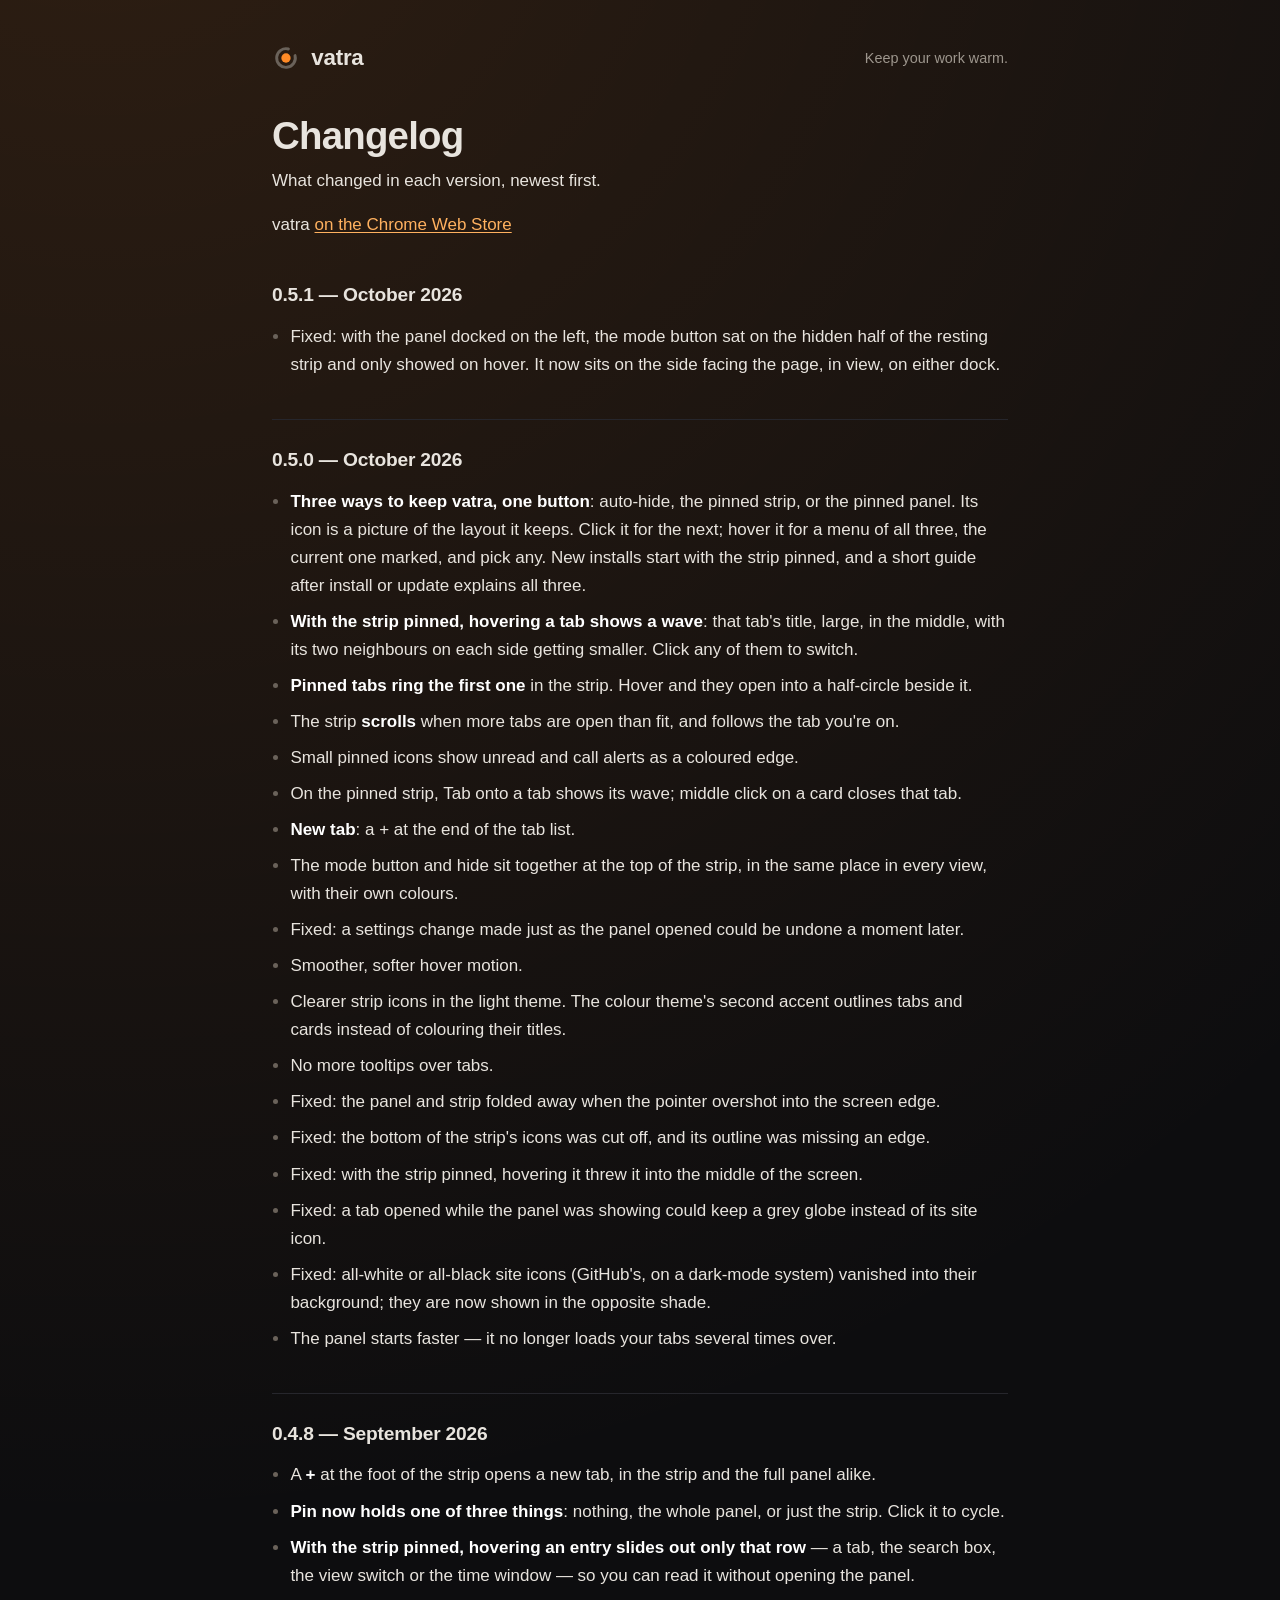
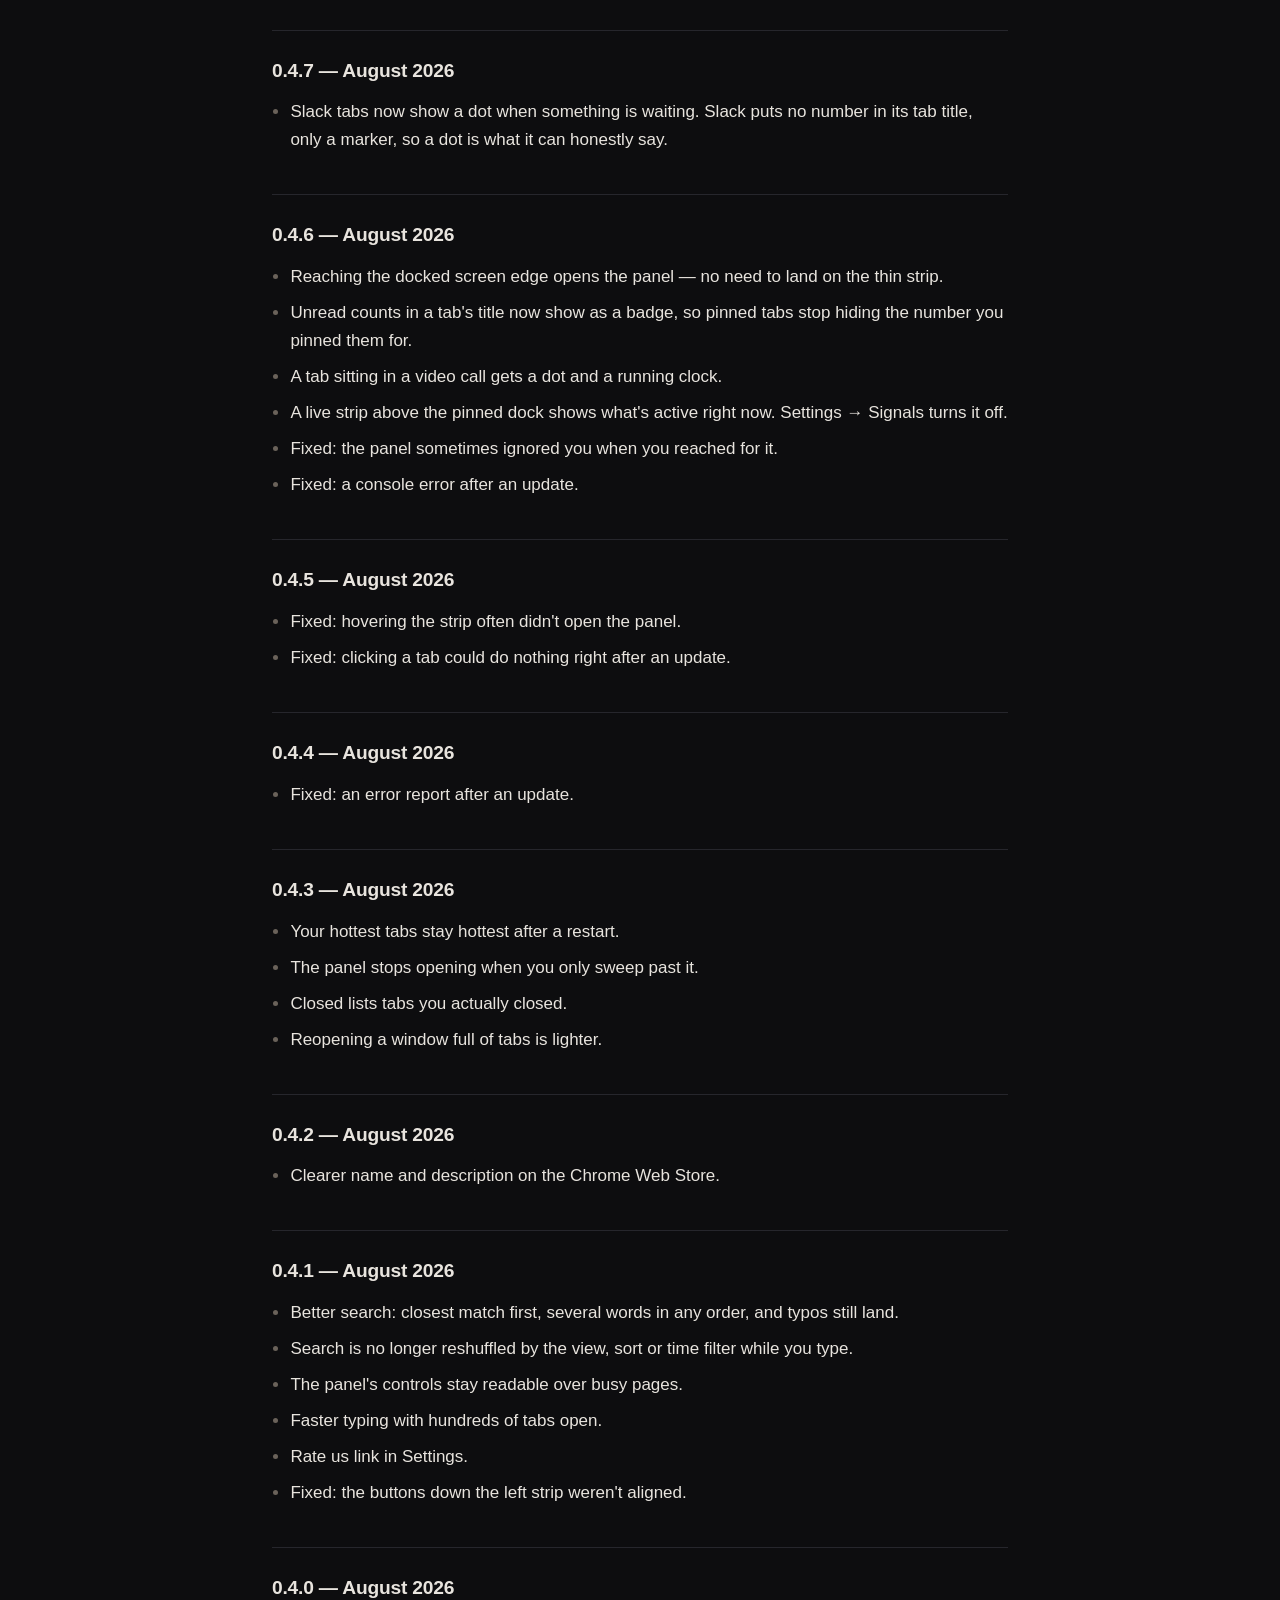
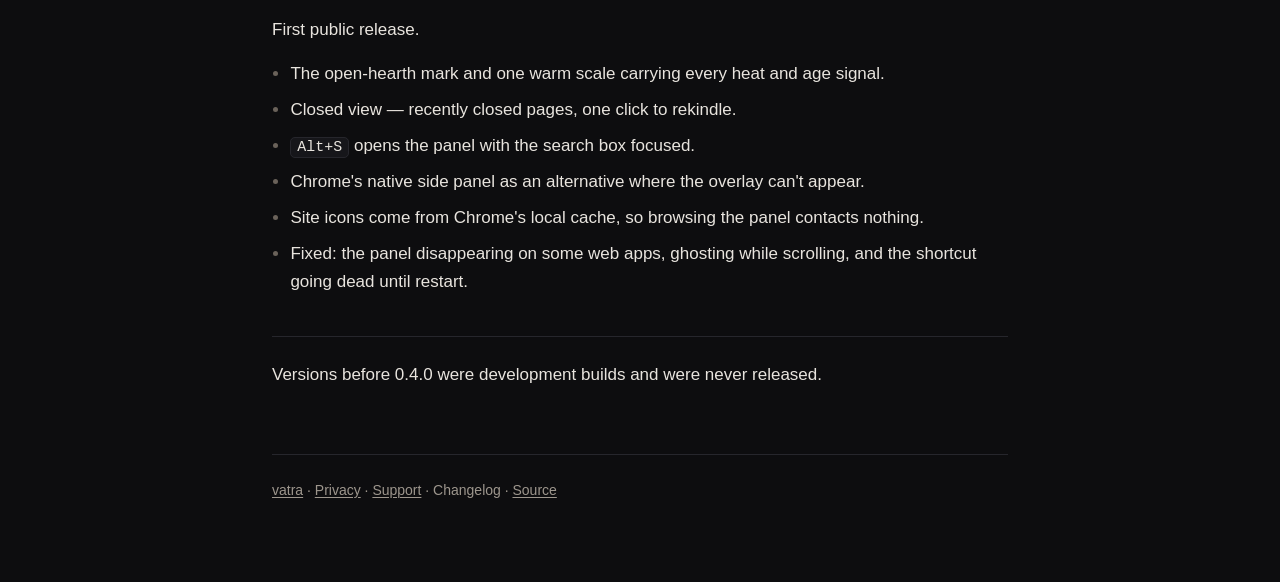
==== changelog.html @ 79fbf1b9 "0.5.0: one mode button replaces the pin; re-shot screenshots and demo" ====
<!doctype html>
<html lang="en">
<head>
<meta charset="utf-8">
<meta name="viewport" content="width=device-width, initial-scale=1">
<title>vatra — changelog</title>
<meta name="description" content="What changed in each build of vatra, newest first.">
<link rel="canonical" href="https://vyshni-labs.github.io/vatra-tab-manager/changelog.html">
<meta property="og:type" content="website">
<meta property="og:url" content="https://vyshni-labs.github.io/vatra-tab-manager/changelog.html">
<meta property="og:title" content="vatra — changelog">
<meta property="og:description" content="What changed in each version of vatra, newest first.">
<meta property="og:image" content="https://vyshni-labs.github.io/vatra-tab-manager/assets/og-cover.png">
<meta property="og:image:width" content="1200">
<meta property="og:image:height" content="630">
<meta property="og:site_name" content="vatra">
<meta name="twitter:card" content="summary_large_image">
<meta name="twitter:title" content="vatra — changelog">
<meta name="twitter:description" content="What changed in each version of vatra, newest first.">
<meta name="twitter:image" content="https://vyshni-labs.github.io/vatra-tab-manager/assets/og-cover.png">
<link rel="icon" href="icon.svg" type="image/svg+xml">
<link rel="stylesheet" href="site.css">
</head>
<body>
<div class="wrap">

  <header class="masthead">
    <svg width="28" height="28" viewBox="0 0 24 24" aria-hidden="true">
      <path d="M 14.071 4.273 A 8.0 8.0 0 1 0 19.727 9.929" fill="none"
            stroke="#6A625A" stroke-width="2.5" stroke-linecap="round"/>
      <circle class="ember-breathe" cx="12" cy="12" r="4" fill="#FF8A26"/>
    </svg>
    <a class="wordmark" href="./">vatra</a>
    <span class="tagline">Keep your work warm.</span>
  </header>

  <main class="changelog">
    <h1>Changelog</h1>
    <p>What changed in each version, newest first.</p>
    <p>vatra <a href="https://chromewebstore.google.com/detail/lcnmjfcejdglgmppnhhfmgkakjbeljdh">on the Chrome Web Store</a></p>
    <h2>0.5.1 — October 2026</h2>
    <ul><li>Fixed: with the panel docked on the left, the mode button sat on the hidden half of the resting strip and only showed on hover. It now sits on the side facing the page, in view, on either dock.</li></ul>
    <h2>0.5.0 — October 2026</h2>
    <ul><li><strong>Three ways to keep vatra, one button</strong>: auto-hide, the pinned strip, or the pinned panel. Its icon is a picture of the layout it keeps. Click it for the next; hover it for a menu of all three, the current one marked, and pick any. New installs start with the strip pinned, and a short guide after install or update explains all three.</li><li><strong>With the strip pinned, hovering a tab shows a wave</strong>: that tab&#x27;s title, large, in the middle, with its two neighbours on each side getting smaller. Click any of them to switch.</li><li><strong>Pinned tabs ring the first one</strong> in the strip. Hover and they open into a half-circle beside it.</li><li>The strip <strong>scrolls</strong> when more tabs are open than fit, and follows the tab you&#x27;re on.</li><li>Small pinned icons show unread and call alerts as a coloured edge.</li><li>On the pinned strip, Tab onto a tab shows its wave; middle click on a card closes that tab.</li><li><strong>New tab</strong>: a + at the end of the tab list.</li><li>The mode button and hide sit together at the top of the strip, in the same place in every view, with their own colours.</li><li>Fixed: a settings change made just as the panel opened could be undone a moment later.</li><li>Smoother, softer hover motion.</li><li>Clearer strip icons in the light theme. The colour theme&#x27;s second accent outlines tabs and cards instead of colouring their titles.</li><li>No more tooltips over tabs.</li><li>Fixed: the panel and strip folded away when the pointer overshot into the screen edge.</li><li>Fixed: the bottom of the strip&#x27;s icons was cut off, and its outline was missing an edge.</li><li>Fixed: with the strip pinned, hovering it threw it into the middle of the screen.</li><li>Fixed: a tab opened while the panel was showing could keep a grey globe instead of its site icon.</li><li>Fixed: all-white or all-black site icons (GitHub&#x27;s, on a dark-mode system) vanished into their background; they are now shown in the opposite shade.</li><li>The panel starts faster — it no longer loads your tabs several times over.</li></ul>
    <h2>0.4.8 — September 2026</h2>
    <ul><li>A <strong>+</strong> at the foot of the strip opens a new tab, in the strip and the full panel alike.</li><li><strong>Pin now holds one of three things</strong>: nothing, the whole panel, or just the strip. Click it to cycle.</li><li><strong>With the strip pinned, hovering an entry slides out only that row</strong> — a tab, the search box, the view switch or the time window — so you can read it without opening the panel.</li></ul>
    <h2>0.4.7 — August 2026</h2>
    <ul><li>Slack tabs now show a dot when something is waiting. Slack puts no number in its tab title, only a marker, so a dot is what it can honestly say.</li></ul>
    <h2>0.4.6 — August 2026</h2>
    <ul><li>Reaching the docked screen edge opens the panel — no need to land on the thin strip.</li><li>Unread counts in a tab&#x27;s title now show as a badge, so pinned tabs stop hiding the number you pinned them for.</li><li>A tab sitting in a video call gets a dot and a running clock.</li><li>A live strip above the pinned dock shows what&#x27;s active right now. Settings → Signals turns it off.</li><li>Fixed: the panel sometimes ignored you when you reached for it.</li><li>Fixed: a console error after an update.</li></ul>
    <h2>0.4.5 — August 2026</h2>
    <ul><li>Fixed: hovering the strip often didn&#x27;t open the panel.</li><li>Fixed: clicking a tab could do nothing right after an update.</li></ul>
    <h2>0.4.4 — August 2026</h2>
    <ul><li>Fixed: an error report after an update.</li></ul>
    <h2>0.4.3 — August 2026</h2>
    <ul><li>Your hottest tabs stay hottest after a restart.</li><li>The panel stops opening when you only sweep past it.</li><li>Closed lists tabs you actually closed.</li><li>Reopening a window full of tabs is lighter.</li></ul>
    <h2>0.4.2 — August 2026</h2>
    <ul><li>Clearer name and description on the Chrome Web Store.</li></ul>
    <h2>0.4.1 — August 2026</h2>
    <ul><li>Better search: closest match first, several words in any order, and typos still land.</li><li>Search is no longer reshuffled by the view, sort or time filter while you type.</li><li>The panel&#x27;s controls stay readable over busy pages.</li><li>Faster typing with hundreds of tabs open.</li><li>Rate us link in Settings.</li><li>Fixed: the buttons down the left strip weren&#x27;t aligned.</li></ul>
    <h2>0.4.0 — August 2026</h2>
    <p>First public release.</p>
    <ul><li>The open-hearth mark and one warm scale carrying every heat and age signal.</li><li>Closed view — recently closed pages, one click to rekindle.</li><li><code>Alt+S</code> opens the panel with the search box focused.</li><li>Chrome&#x27;s native side panel as an alternative where the overlay can&#x27;t appear.</li><li>Site icons come from Chrome&#x27;s local cache, so browsing the panel contacts nothing.</li><li>Fixed: the panel disappearing on some web apps, ghosting while scrolling, and the shortcut going dead until restart.</li></ul>
    <hr>
    <p>Versions before 0.4.0 were development builds and were never released.</p>
  </main>

  <footer>
    <a href="./">vatra</a> · <a href="privacy.html">Privacy</a> ·
    <a href="support.html">Support</a> · Changelog ·
    <a href="https://github.com/vyshni-labs/vatra-tab-manager">Source</a>
  </footer>

</div>
<!-- Generated from CHANGELOG.md by branding/build_changelog.py — do not edit. -->
</body>
</html>
---- site.css ----
/* vatra — marketing/legal surfaces.
   Palette is the frozen brand spec: neutral ring, warm ember. */
:root {
  --bg: #0d0d0f;
  --surface: #16161a;
  --border: #26262c;
  --text: #e8e4de;
  --muted: #9d968d;
  --ring: #6a625a;
  --ember: #ff8a26;
  --ember-soft: #ffb15f;
  --warm: #ffb347;
  --maxw: 46rem;
}

* {
  box-sizing: border-box;
}

html {
  -webkit-text-size-adjust: 100%;
}

body {
  margin: 0;
  padding: 0 1.25rem 5rem;
  background: var(--bg);
  color: var(--text);
  font:
    400 17px/1.65 ui-sans-serif,
    -apple-system,
    "Segoe UI",
    Roboto,
    "Helvetica Neue",
    Arial,
    sans-serif;
  /* one warm bloom from the top-left, echoing the panel's own header wash */
  background-image: radial-gradient(
    circle at 8% -6%,
    rgb(255 138 38 / 0.14),
    transparent 42%
  );
  background-repeat: no-repeat;
}

.wrap {
  max-width: var(--maxw);
  margin: 0 auto;
}

/* ── masthead ─────────────────────────────────────────────────────────── */
header.masthead {
  display: flex;
  align-items: center;
  gap: 0.7rem;
  padding: 2.5rem 0 1.75rem;
}

header.masthead svg {
  flex: none;
}

.wordmark {
  font-size: 1.4rem;
  font-weight: 600;
  letter-spacing: -0.01em;
  color: var(--text);
  text-decoration: none;
}

.wordmark .dot {
  color: var(--ember);
}

.tagline {
  margin-left: auto;
  font-size: 0.9rem;
  color: var(--muted);
}

/* ── type ─────────────────────────────────────────────────────────────── */
h1 {
  font-size: clamp(1.75rem, 5vw, 2.4rem);
  line-height: 1.2;
  letter-spacing: -0.02em;
  margin: 0.5rem 0 0.5rem;
}

h2 {
  font-size: 1.2rem;
  letter-spacing: -0.01em;
  margin: 2.5rem 0 0.75rem;
  padding-top: 1.5rem;
  border-top: 1px solid var(--border);
}

h2:first-of-type {
  border-top: 0;
  padding-top: 0;
}

h3 {
  font-size: 1rem;
  font-weight: 600;
  letter-spacing: -0.005em;
  margin: 1.75rem 0 0.5rem;
  color: var(--warm);
}

p {
  margin: 0 0 1rem;
}

code {
  padding: 0.1em 0.4em;
  border: 1px solid var(--border);
  border-radius: 5px;
  background: var(--surface);
  font-family: ui-monospace, SFMono-Regular, Menlo, Consolas, monospace;
  font-size: 0.88em;
  /* chrome://extensions/shortcuts must stay copyable on a narrow screen */
  word-break: break-all;
}

a {
  color: var(--ember-soft);
  text-decoration-thickness: 1px;
  text-underline-offset: 2px;
}
a:hover {
  color: var(--warm);
}

.lede {
  font-size: 1.1rem;
  color: var(--text);
}

.updated {
  font-size: 0.875rem;
  color: var(--muted);
  margin: 0 0 2rem;
}

strong {
  color: #fff;
  font-weight: 600;
}

ul {
  padding-left: 1.15rem;
  margin: 0 0 1rem;
}
li {
  margin-bottom: 0.5rem;
}
li::marker {
  color: var(--ring);
}

hr {
  border: 0;
  border-top: 1px solid var(--border);
  margin: 2.5rem 0 1.5rem;
}

/* ── screenshots ──────────────────────────────────────────────────────── */
figure {
  margin: 2rem 0;
}

figure video {
  display: block;
  width: 100%;
  height: auto;
  border: 1px solid var(--border);
  border-radius: 10px;
}

figure img {
  display: block;
  width: 100%;
  height: auto;
  border: 1px solid var(--border);
  border-radius: 10px;
}

figcaption {
  margin-top: 0.6rem;
  font-size: 0.875rem;
  color: var(--muted);
}

/* ── table ────────────────────────────────────────────────────────────── */
.table-scroll {
  overflow-x: auto;
  margin: 0 0 1.5rem;
}

table {
  border-collapse: collapse;
  width: 100%;
  min-width: 34rem;
  font-size: 0.94rem;
}

th,
td {
  text-align: left;
  vertical-align: top;
  padding: 0.7rem 0.9rem;
  border-bottom: 1px solid var(--border);
}

th {
  color: var(--muted);
  font-weight: 600;
  font-size: 0.8rem;
  text-transform: uppercase;
  letter-spacing: 0.05em;
}

/* ── form (uninstall survey) ──────────────────────────────────────────── */
form {
  margin: 1.5rem 0 0;
}

label {
  display: block;
  font-size: 0.94rem;
  color: var(--muted);
  margin: 1.25rem 0 0.45rem;
}

textarea,
input[type="email"] {
  width: 100%;
  padding: 0.7rem 0.85rem;
  background: var(--surface);
  color: var(--text);
  border: 1px solid var(--border);
  border-radius: 9px;
  font: inherit;
  font-size: 1rem;
}

textarea {
  resize: vertical;
  min-height: 7.5rem;
}

textarea:focus,
input[type="email"]:focus {
  outline: none;
  border-color: rgb(255 138 38 / 0.55);
  box-shadow: 0 0 0 3px rgb(255 138 38 / 0.13);
}

::placeholder {
  color: #6b655d;
}

button {
  margin-top: 1.5rem;
  padding: 0.7rem 1.4rem;
  background: var(--ember);
  color: #1a1206;
  border: 0;
  border-radius: 9px;
  font: inherit;
  font-weight: 600;
  cursor: pointer;
}

button:hover {
  background: var(--warm);
}

button:focus-visible {
  outline: 2px solid var(--ember-soft);
  outline-offset: 3px;
}

button[disabled] {
  opacity: 0.55;
  cursor: default;
}

.hint {
  font-size: 0.875rem;
  color: var(--muted);
  margin-top: 0.9rem;
}

.status {
  margin-top: 1.25rem;
  padding: 0.75rem 0.95rem;
  border-radius: 9px;
  font-size: 0.94rem;
}

.status.ok {
  background: rgb(255 138 38 / 0.11);
  border: 1px solid rgb(255 138 38 / 0.35);
}
.status.error {
  background: rgb(200 70 55 / 0.12);
  border: 1px solid rgb(200 70 55 / 0.42);
}

[hidden] {
  display: none !important;
}

/* ── footer ───────────────────────────────────────────────────────────── */
footer {
  margin-top: 4rem;
  padding-top: 1.5rem;
  border-top: 1px solid var(--border);
  font-size: 0.875rem;
  color: var(--muted);
}

footer a {
  color: var(--muted);
}
footer a:hover {
  color: var(--ember-soft);
}

/* The ember is the only motion on these pages — one token, ~8s, and it
   stops entirely for anyone who asked the OS to calm things down. */
@media (prefers-reduced-motion: no-preference) {
  .ember-breathe {
    animation: ember-breathe 8s ease-in-out infinite;
  }
}

@keyframes ember-breathe {
  0%,
  100% {
    opacity: 1;
  }
  50% {
    opacity: 0.72;
  }
}
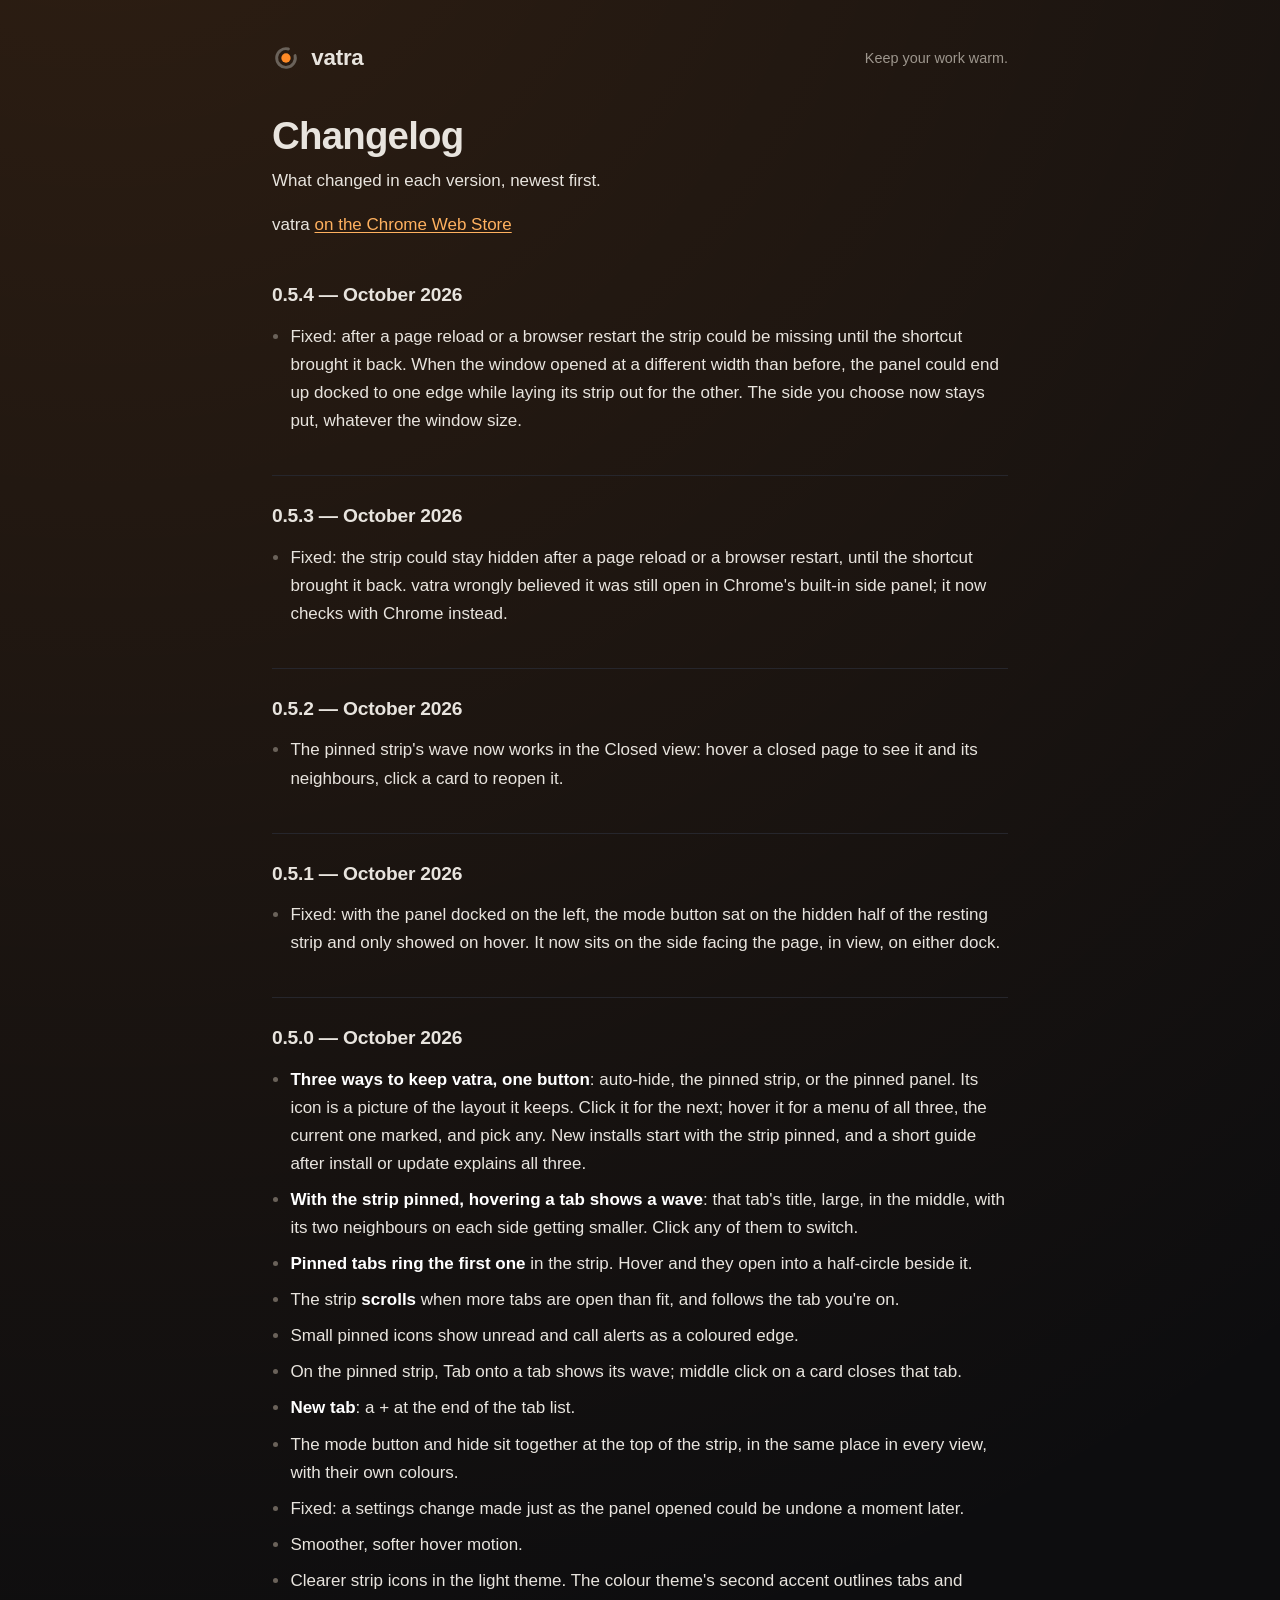
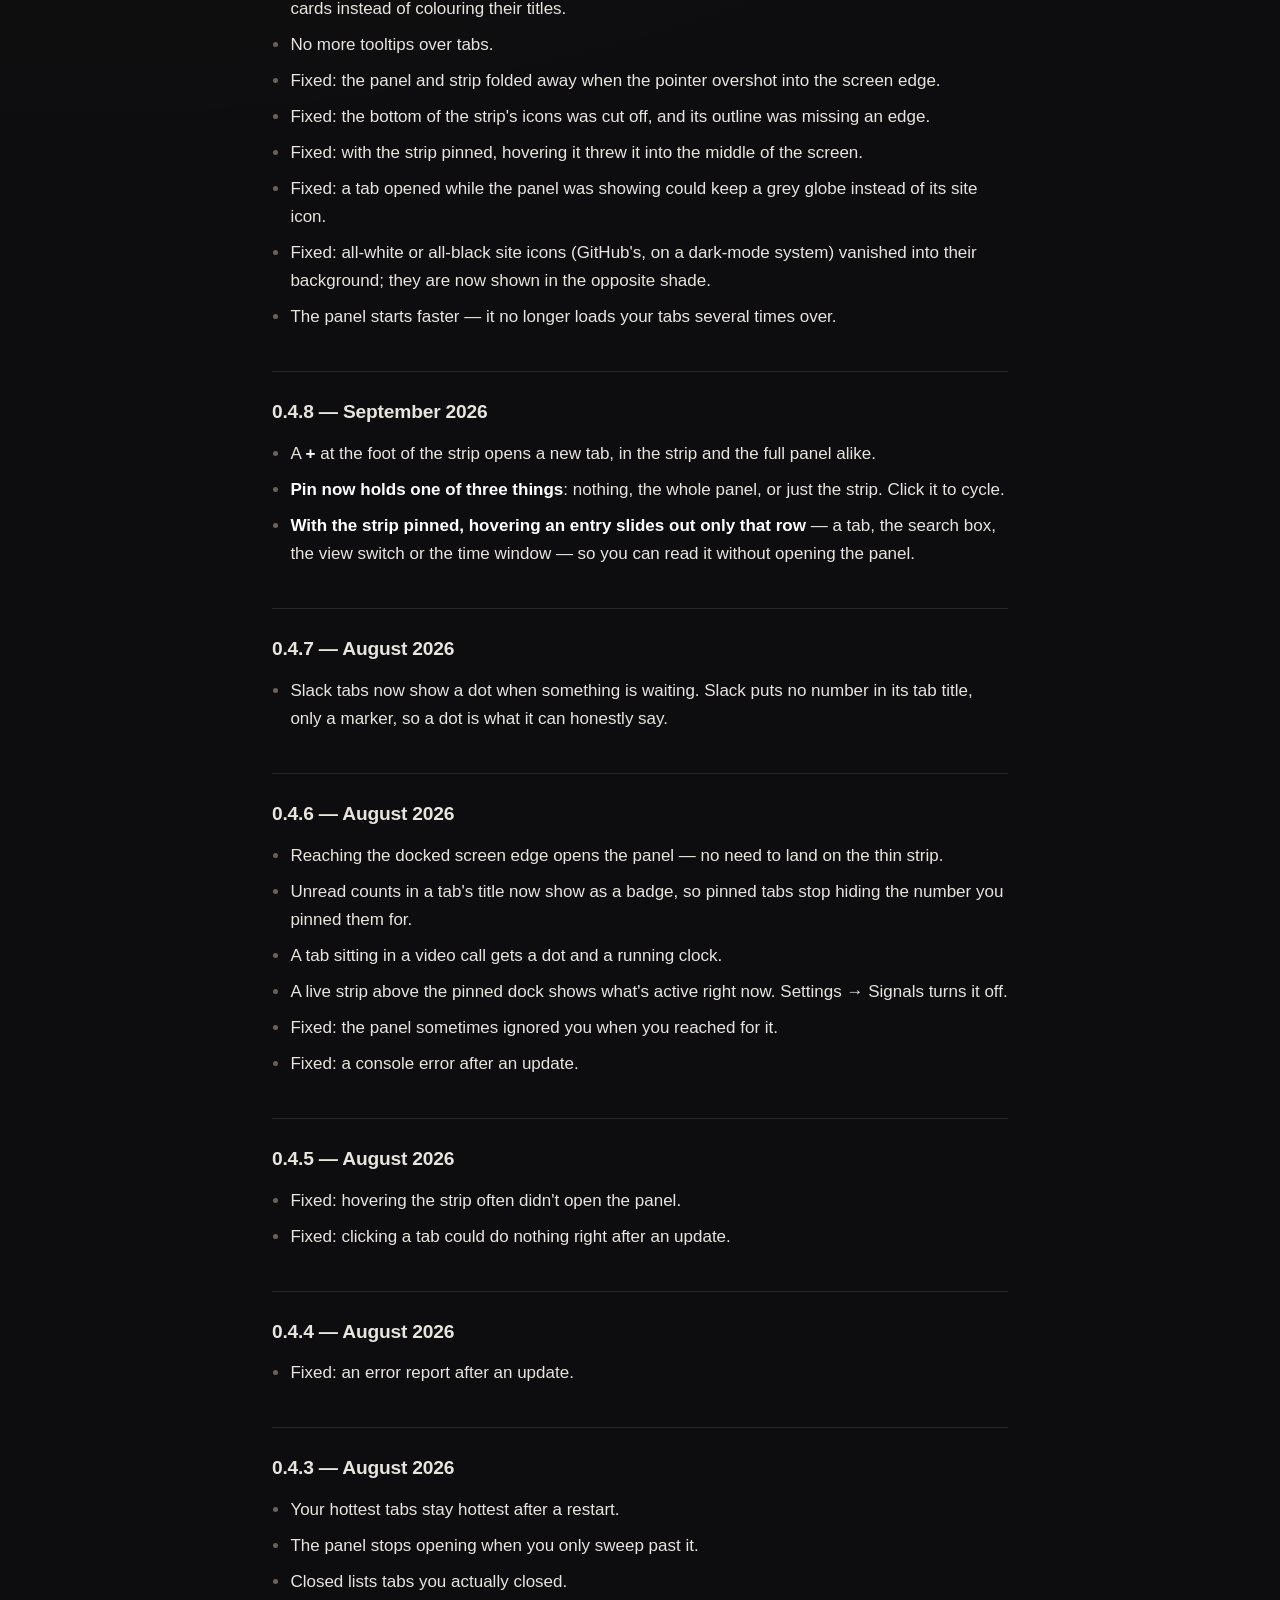
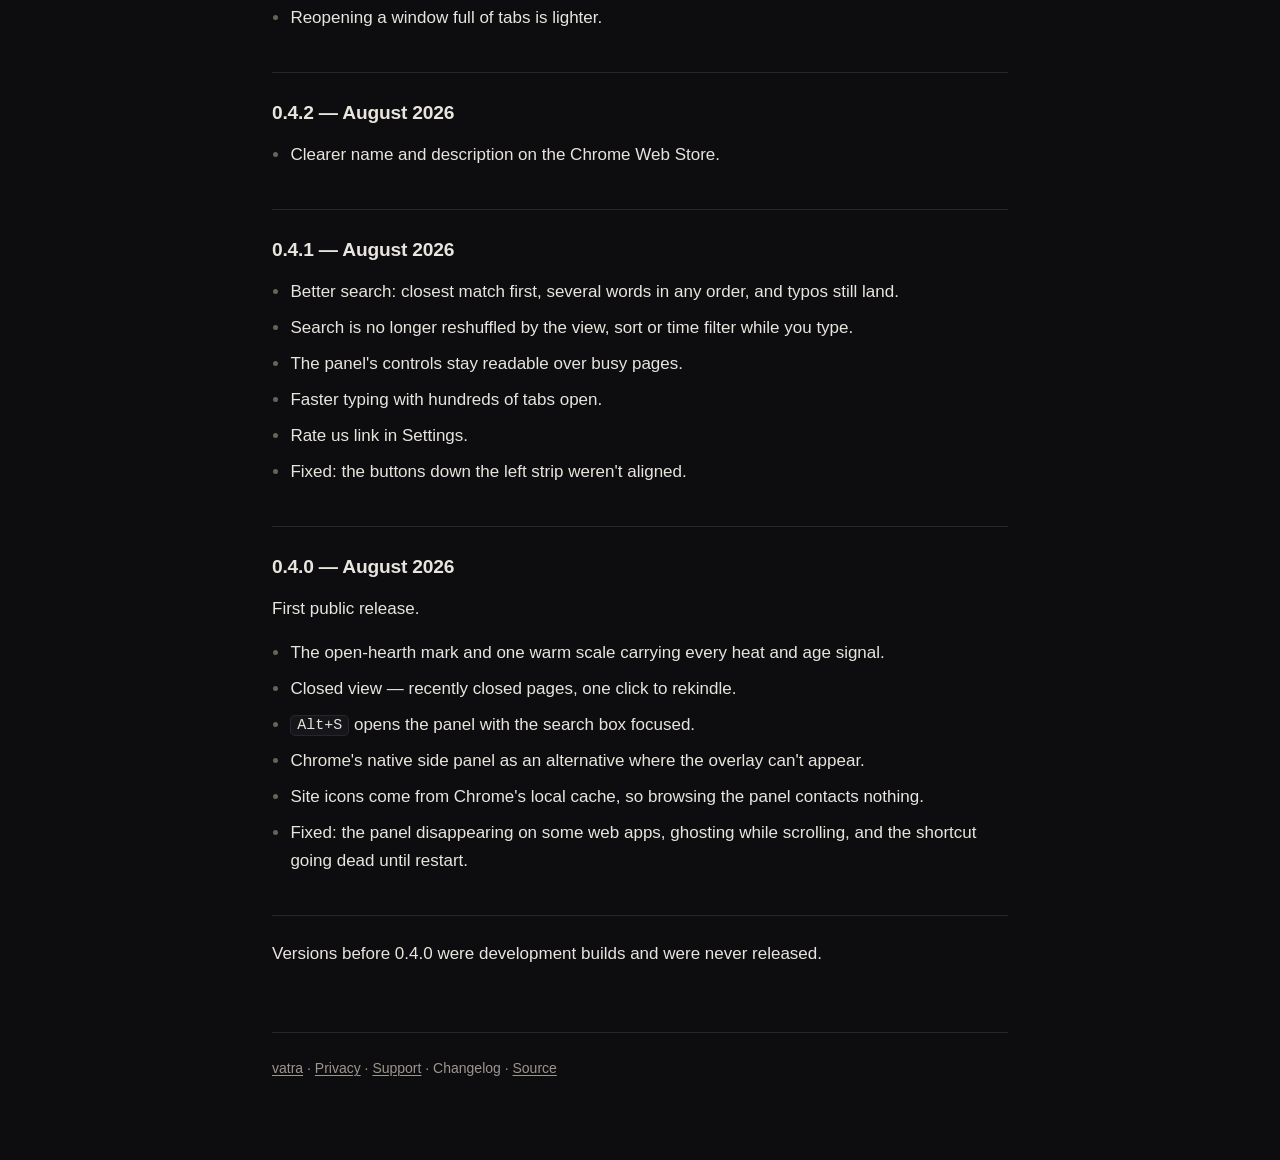
==== commit b4b63afe: "Changelog 0.5.2–0.5.4; structured data at 0.5.4" ====
--- a/changelog.html
+++ b/changelog.html
@@ -38,6 +38,12 @@
     <h1>Changelog</h1>
     <p>What changed in each version, newest first.</p>
     <p>vatra <a href="https://chromewebstore.google.com/detail/lcnmjfcejdglgmppnhhfmgkakjbeljdh">on the Chrome Web Store</a></p>
+    <h2>0.5.4 — October 2026</h2>
+    <ul><li>Fixed: after a page reload or a browser restart the strip could be missing until the shortcut brought it back. When the window opened at a different width than before, the panel could end up docked to one edge while laying its strip out for the other. The side you choose now stays put, whatever the window size.</li></ul>
+    <h2>0.5.3 — October 2026</h2>
+    <ul><li>Fixed: the strip could stay hidden after a page reload or a browser restart, until the shortcut brought it back. vatra wrongly believed it was still open in Chrome&#x27;s built-in side panel; it now checks with Chrome instead.</li></ul>
+    <h2>0.5.2 — October 2026</h2>
+    <ul><li>The pinned strip&#x27;s wave now works in the Closed view: hover a closed page to see it and its neighbours, click a card to reopen it.</li></ul>
     <h2>0.5.1 — October 2026</h2>
     <ul><li>Fixed: with the panel docked on the left, the mode button sat on the hidden half of the resting strip and only showed on hover. It now sits on the side facing the page, in view, on either dock.</li></ul>
     <h2>0.5.0 — October 2026</h2>
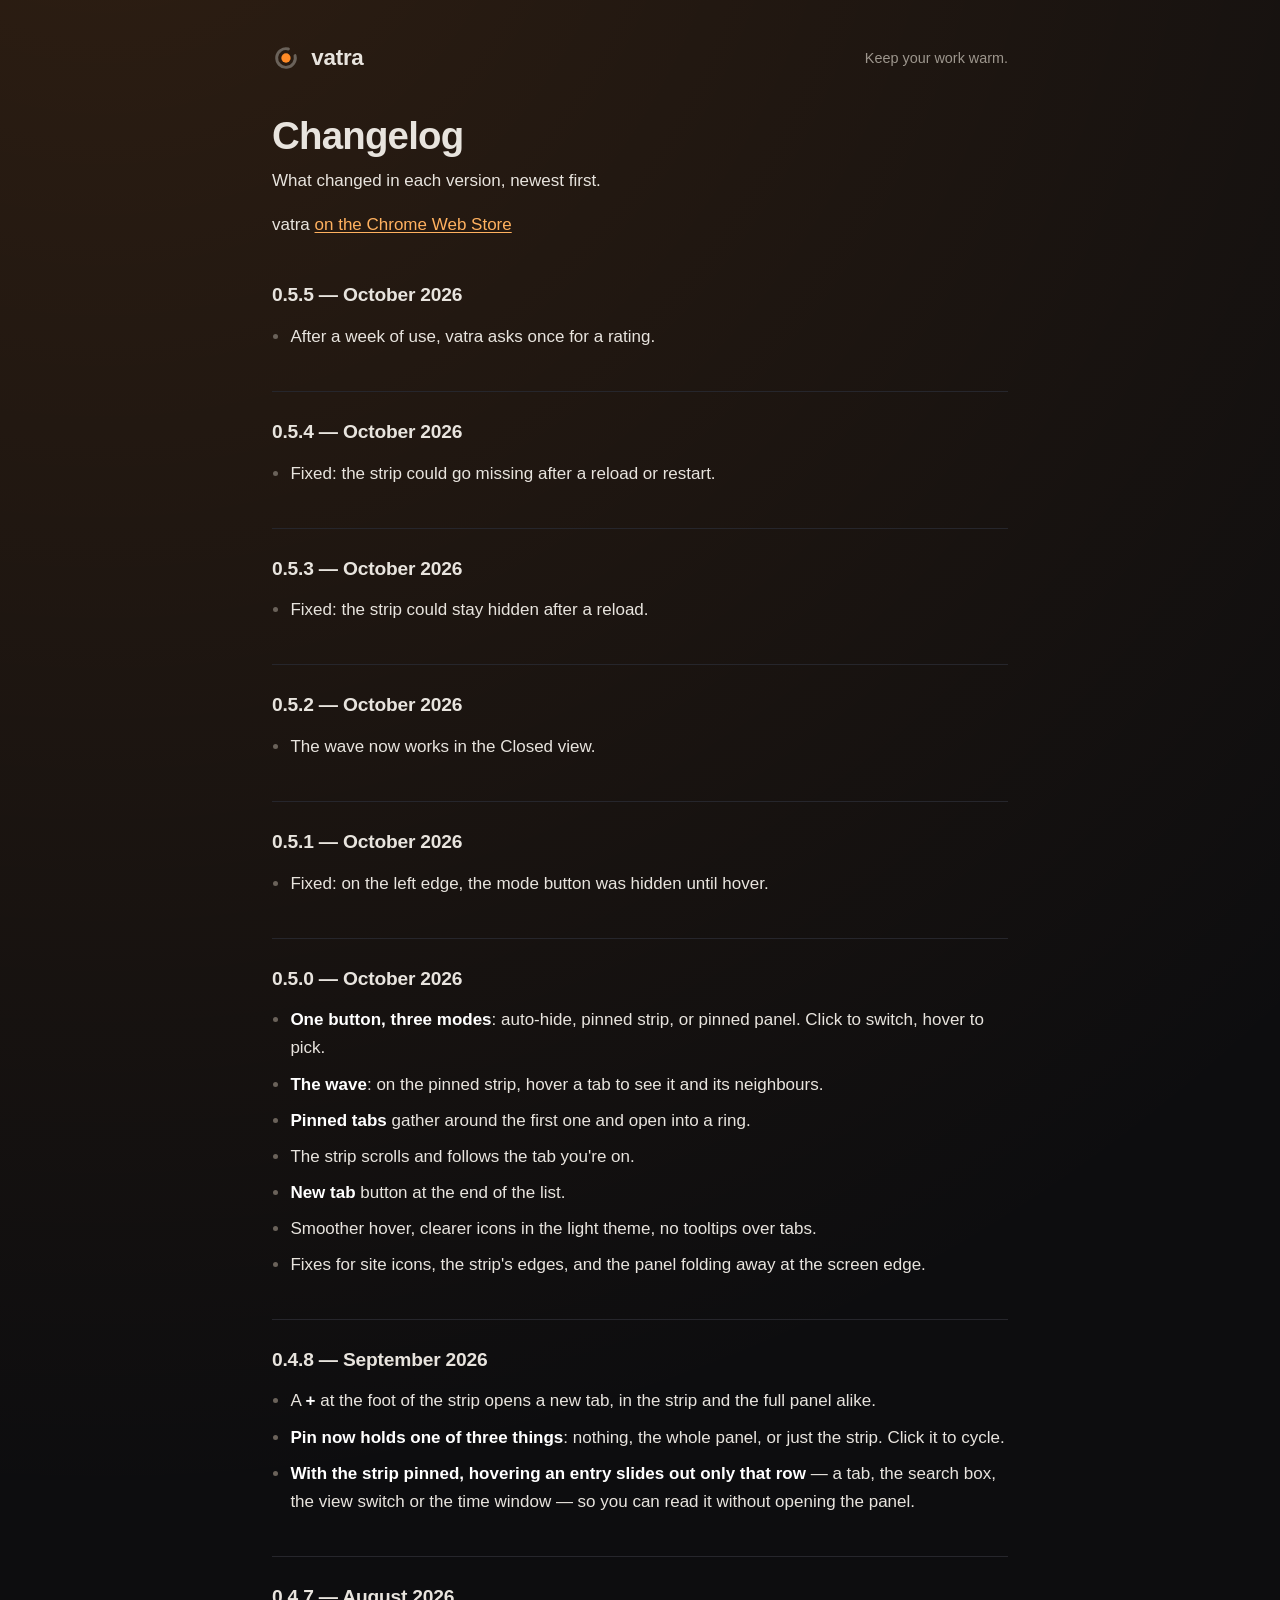
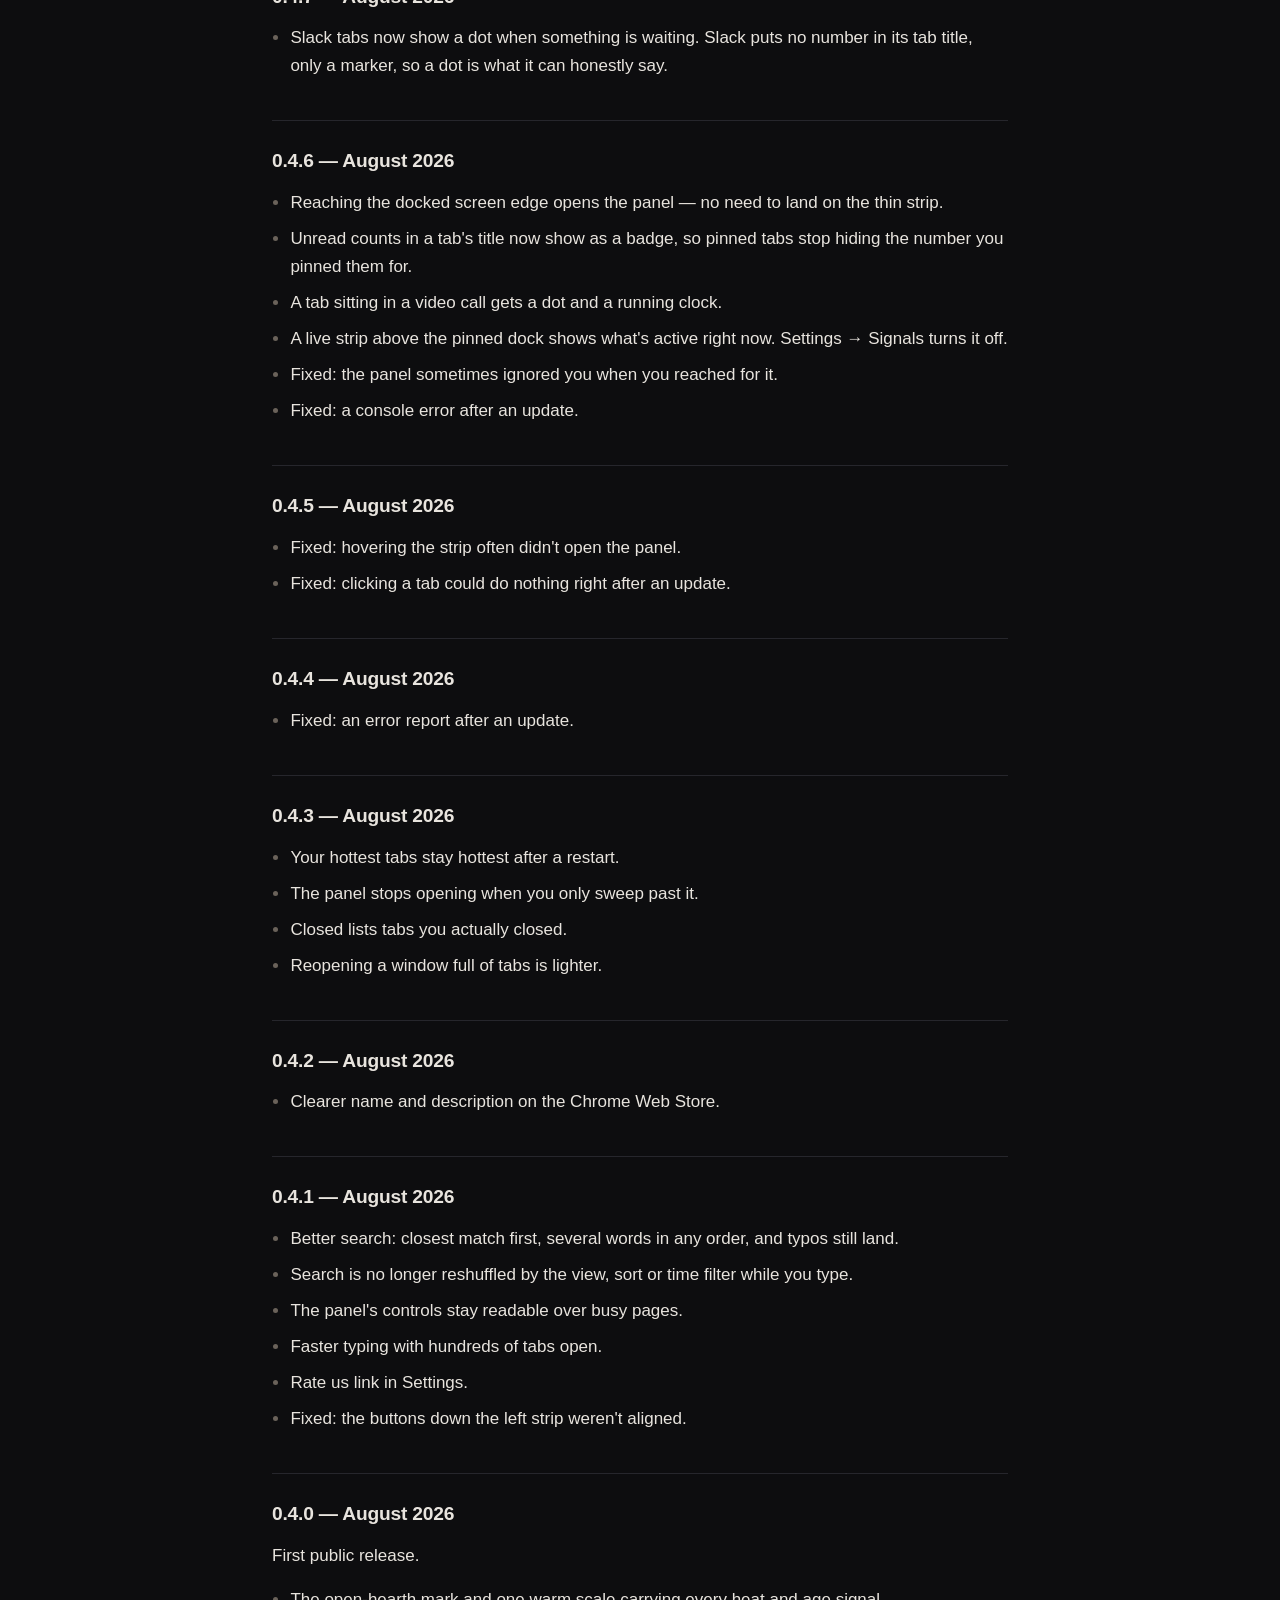
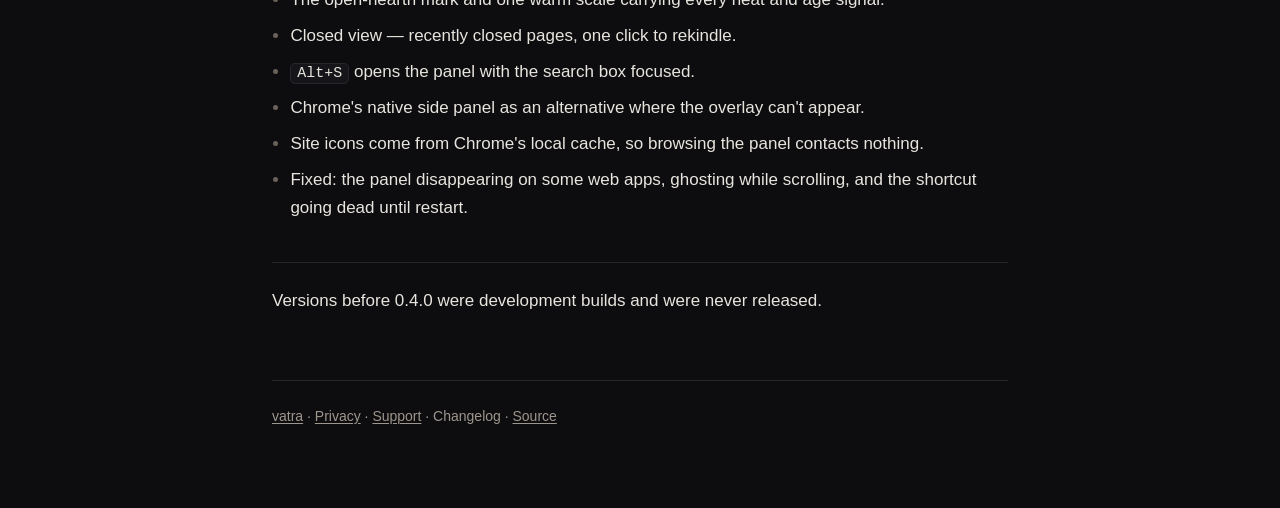
==== commit c8063669: "Changelog 0.5.5; shorter 0.5.x entries" ====
--- a/changelog.html
+++ b/changelog.html
@@ -37,17 +37,19 @@
   <main class="changelog">
     <h1>Changelog</h1>
     <p>What changed in each version, newest first.</p>
-    <p>vatra <a href="https://chromewebstore.google.com/detail/lcnmjfcejdglgmppnhhfmgkakjbeljdh">on the Chrome Web Store</a></p>
+    <p>vatra <a href="https://chromewebstore.google.com/detail/lcnmjfcejdglgmppnhhfmgkakjbeljdh?utm_source=vatra-site&amp;utm_medium=website&amp;utm_campaign=changelog">on the Chrome Web Store</a></p>
+    <h2>0.5.5 — October 2026</h2>
+    <ul><li>After a week of use, vatra asks once for a rating.</li></ul>
     <h2>0.5.4 — October 2026</h2>
-    <ul><li>Fixed: after a page reload or a browser restart the strip could be missing until the shortcut brought it back. When the window opened at a different width than before, the panel could end up docked to one edge while laying its strip out for the other. The side you choose now stays put, whatever the window size.</li></ul>
+    <ul><li>Fixed: the strip could go missing after a reload or restart.</li></ul>
     <h2>0.5.3 — October 2026</h2>
-    <ul><li>Fixed: the strip could stay hidden after a page reload or a browser restart, until the shortcut brought it back. vatra wrongly believed it was still open in Chrome&#x27;s built-in side panel; it now checks with Chrome instead.</li></ul>
+    <ul><li>Fixed: the strip could stay hidden after a reload.</li></ul>
     <h2>0.5.2 — October 2026</h2>
-    <ul><li>The pinned strip&#x27;s wave now works in the Closed view: hover a closed page to see it and its neighbours, click a card to reopen it.</li></ul>
+    <ul><li>The wave now works in the Closed view.</li></ul>
     <h2>0.5.1 — October 2026</h2>
-    <ul><li>Fixed: with the panel docked on the left, the mode button sat on the hidden half of the resting strip and only showed on hover. It now sits on the side facing the page, in view, on either dock.</li></ul>
+    <ul><li>Fixed: on the left edge, the mode button was hidden until hover.</li></ul>
     <h2>0.5.0 — October 2026</h2>
-    <ul><li><strong>Three ways to keep vatra, one button</strong>: auto-hide, the pinned strip, or the pinned panel. Its icon is a picture of the layout it keeps. Click it for the next; hover it for a menu of all three, the current one marked, and pick any. New installs start with the strip pinned, and a short guide after install or update explains all three.</li><li><strong>With the strip pinned, hovering a tab shows a wave</strong>: that tab&#x27;s title, large, in the middle, with its two neighbours on each side getting smaller. Click any of them to switch.</li><li><strong>Pinned tabs ring the first one</strong> in the strip. Hover and they open into a half-circle beside it.</li><li>The strip <strong>scrolls</strong> when more tabs are open than fit, and follows the tab you&#x27;re on.</li><li>Small pinned icons show unread and call alerts as a coloured edge.</li><li>On the pinned strip, Tab onto a tab shows its wave; middle click on a card closes that tab.</li><li><strong>New tab</strong>: a + at the end of the tab list.</li><li>The mode button and hide sit together at the top of the strip, in the same place in every view, with their own colours.</li><li>Fixed: a settings change made just as the panel opened could be undone a moment later.</li><li>Smoother, softer hover motion.</li><li>Clearer strip icons in the light theme. The colour theme&#x27;s second accent outlines tabs and cards instead of colouring their titles.</li><li>No more tooltips over tabs.</li><li>Fixed: the panel and strip folded away when the pointer overshot into the screen edge.</li><li>Fixed: the bottom of the strip&#x27;s icons was cut off, and its outline was missing an edge.</li><li>Fixed: with the strip pinned, hovering it threw it into the middle of the screen.</li><li>Fixed: a tab opened while the panel was showing could keep a grey globe instead of its site icon.</li><li>Fixed: all-white or all-black site icons (GitHub&#x27;s, on a dark-mode system) vanished into their background; they are now shown in the opposite shade.</li><li>The panel starts faster — it no longer loads your tabs several times over.</li></ul>
+    <ul><li><strong>One button, three modes</strong>: auto-hide, pinned strip, or pinned panel. Click to switch, hover to pick.</li><li><strong>The wave</strong>: on the pinned strip, hover a tab to see it and its neighbours.</li><li><strong>Pinned tabs</strong> gather around the first one and open into a ring.</li><li>The strip scrolls and follows the tab you&#x27;re on.</li><li><strong>New tab</strong> button at the end of the list.</li><li>Smoother hover, clearer icons in the light theme, no tooltips over tabs.</li><li>Fixes for site icons, the strip&#x27;s edges, and the panel folding away at the screen edge.</li></ul>
     <h2>0.4.8 — September 2026</h2>
     <ul><li>A <strong>+</strong> at the foot of the strip opens a new tab, in the strip and the full panel alike.</li><li><strong>Pin now holds one of three things</strong>: nothing, the whole panel, or just the strip. Click it to cycle.</li><li><strong>With the strip pinned, hovering an entry slides out only that row</strong> — a tab, the search box, the view switch or the time window — so you can read it without opening the panel.</li></ul>
     <h2>0.4.7 — August 2026</h2>
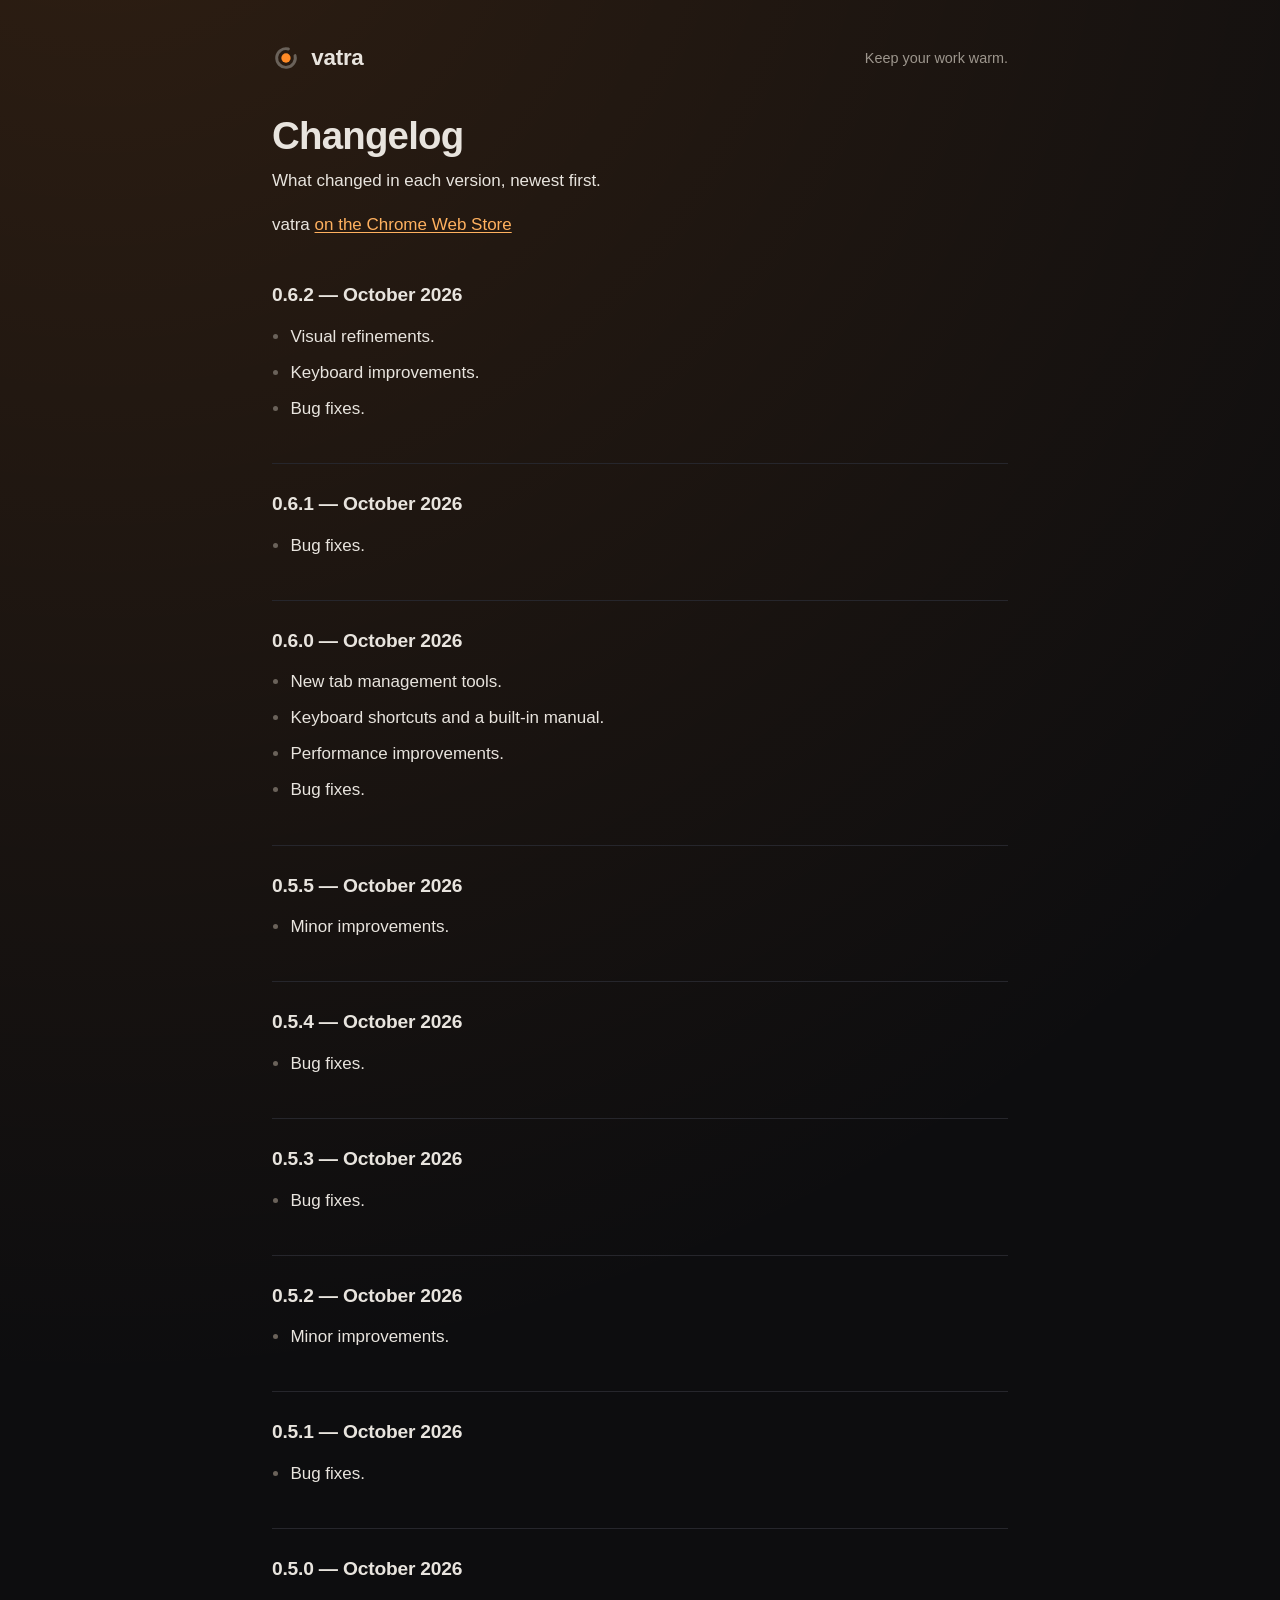
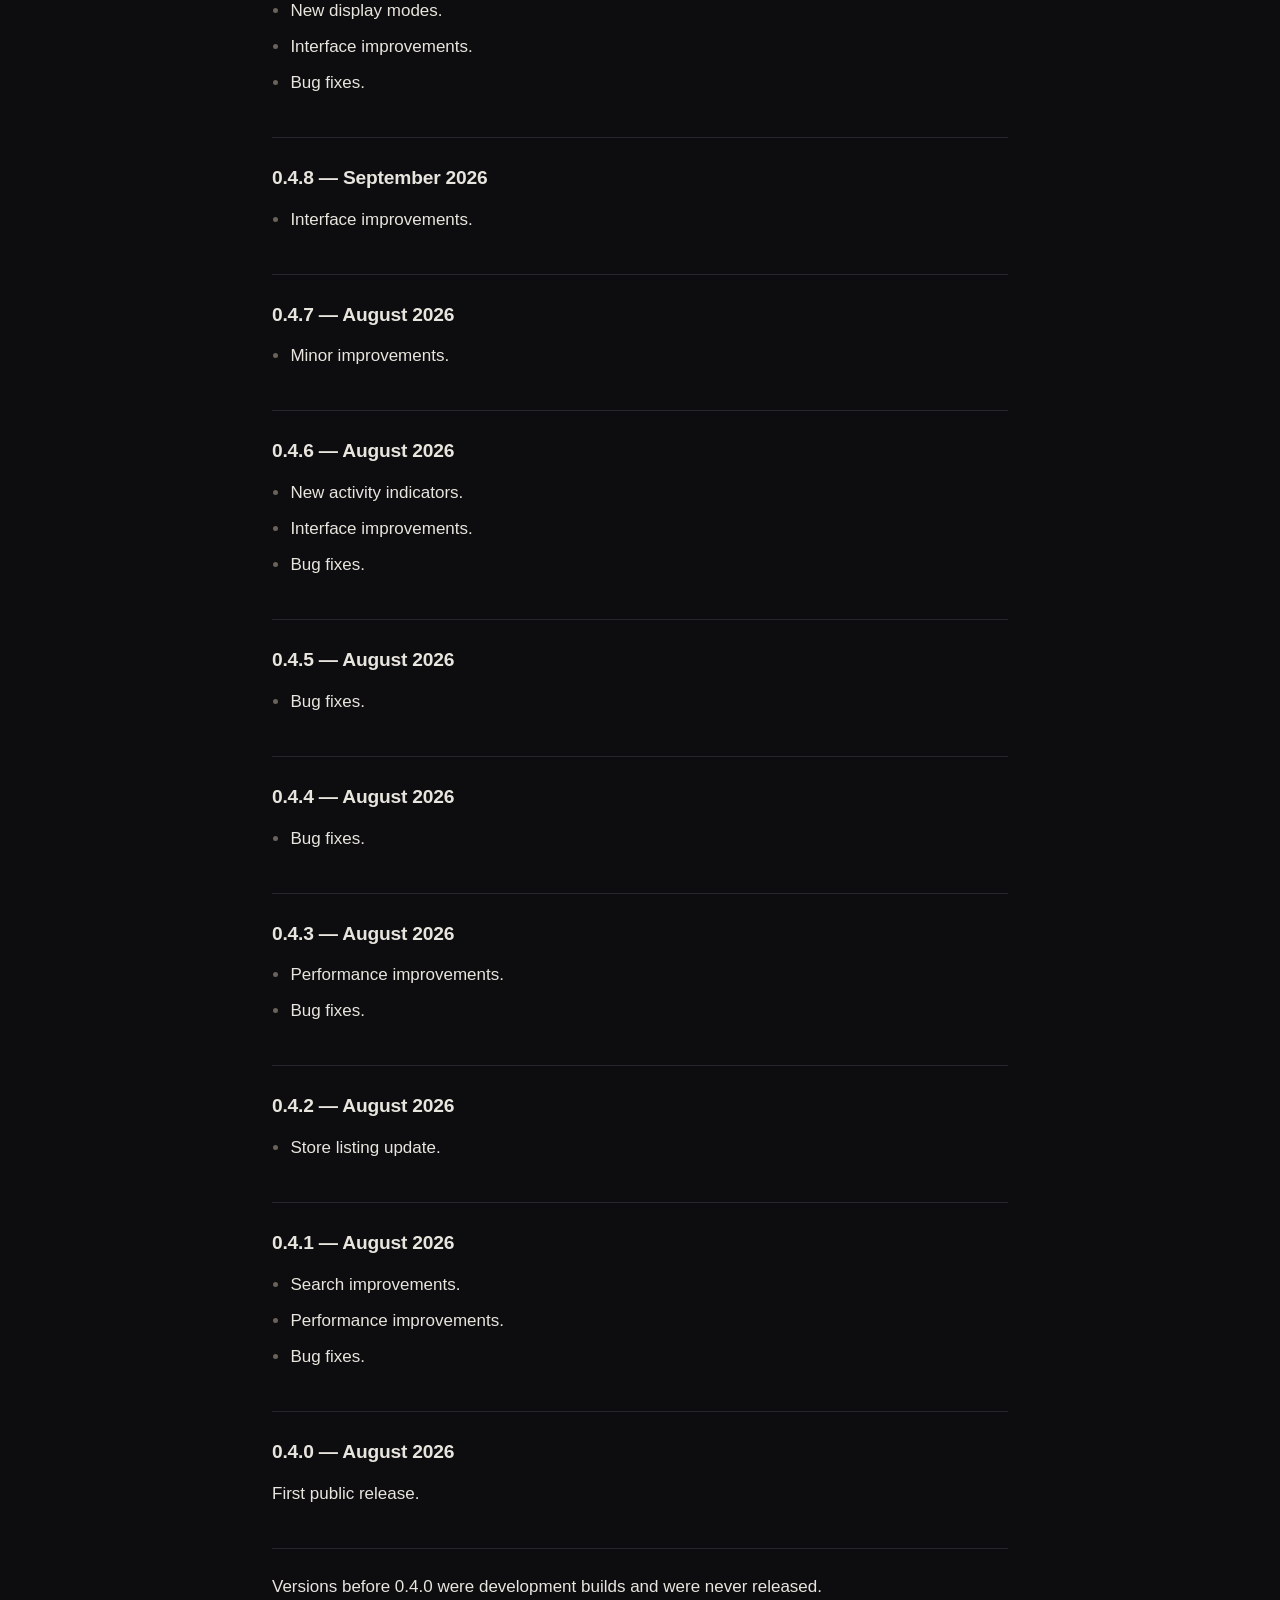
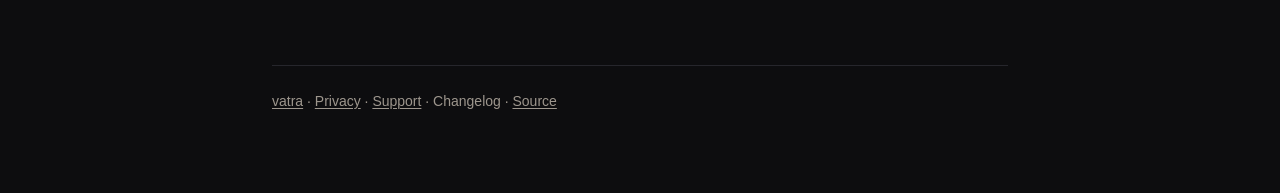
==== commit c207fe33: "Changelog through 0.6.2, neutral wording; structured data at 0.6.2; support: shortcuts, the update ↻" ====
--- a/changelog.html
+++ b/changelog.html
@@ -38,37 +38,42 @@
     <h1>Changelog</h1>
     <p>What changed in each version, newest first.</p>
     <p>vatra <a href="https://chromewebstore.google.com/detail/lcnmjfcejdglgmppnhhfmgkakjbeljdh?utm_source=vatra-site&amp;utm_medium=website&amp;utm_campaign=changelog">on the Chrome Web Store</a></p>
+    <h2>0.6.2 — October 2026</h2>
+    <ul><li>Visual refinements.</li><li>Keyboard improvements.</li><li>Bug fixes.</li></ul>
+    <h2>0.6.1 — October 2026</h2>
+    <ul><li>Bug fixes.</li></ul>
+    <h2>0.6.0 — October 2026</h2>
+    <ul><li>New tab management tools.</li><li>Keyboard shortcuts and a built-in manual.</li><li>Performance improvements.</li><li>Bug fixes.</li></ul>
     <h2>0.5.5 — October 2026</h2>
-    <ul><li>After a week of use, vatra asks once for a rating.</li></ul>
+    <ul><li>Minor improvements.</li></ul>
     <h2>0.5.4 — October 2026</h2>
-    <ul><li>Fixed: the strip could go missing after a reload or restart.</li></ul>
+    <ul><li>Bug fixes.</li></ul>
     <h2>0.5.3 — October 2026</h2>
-    <ul><li>Fixed: the strip could stay hidden after a reload.</li></ul>
+    <ul><li>Bug fixes.</li></ul>
     <h2>0.5.2 — October 2026</h2>
-    <ul><li>The wave now works in the Closed view.</li></ul>
+    <ul><li>Minor improvements.</li></ul>
     <h2>0.5.1 — October 2026</h2>
-    <ul><li>Fixed: on the left edge, the mode button was hidden until hover.</li></ul>
+    <ul><li>Bug fixes.</li></ul>
     <h2>0.5.0 — October 2026</h2>
-    <ul><li><strong>One button, three modes</strong>: auto-hide, pinned strip, or pinned panel. Click to switch, hover to pick.</li><li><strong>The wave</strong>: on the pinned strip, hover a tab to see it and its neighbours.</li><li><strong>Pinned tabs</strong> gather around the first one and open into a ring.</li><li>The strip scrolls and follows the tab you&#x27;re on.</li><li><strong>New tab</strong> button at the end of the list.</li><li>Smoother hover, clearer icons in the light theme, no tooltips over tabs.</li><li>Fixes for site icons, the strip&#x27;s edges, and the panel folding away at the screen edge.</li></ul>
+    <ul><li>New display modes.</li><li>Interface improvements.</li><li>Bug fixes.</li></ul>
     <h2>0.4.8 — September 2026</h2>
-    <ul><li>A <strong>+</strong> at the foot of the strip opens a new tab, in the strip and the full panel alike.</li><li><strong>Pin now holds one of three things</strong>: nothing, the whole panel, or just the strip. Click it to cycle.</li><li><strong>With the strip pinned, hovering an entry slides out only that row</strong> — a tab, the search box, the view switch or the time window — so you can read it without opening the panel.</li></ul>
+    <ul><li>Interface improvements.</li></ul>
     <h2>0.4.7 — August 2026</h2>
-    <ul><li>Slack tabs now show a dot when something is waiting. Slack puts no number in its tab title, only a marker, so a dot is what it can honestly say.</li></ul>
+    <ul><li>Minor improvements.</li></ul>
     <h2>0.4.6 — August 2026</h2>
-    <ul><li>Reaching the docked screen edge opens the panel — no need to land on the thin strip.</li><li>Unread counts in a tab&#x27;s title now show as a badge, so pinned tabs stop hiding the number you pinned them for.</li><li>A tab sitting in a video call gets a dot and a running clock.</li><li>A live strip above the pinned dock shows what&#x27;s active right now. Settings → Signals turns it off.</li><li>Fixed: the panel sometimes ignored you when you reached for it.</li><li>Fixed: a console error after an update.</li></ul>
+    <ul><li>New activity indicators.</li><li>Interface improvements.</li><li>Bug fixes.</li></ul>
     <h2>0.4.5 — August 2026</h2>
-    <ul><li>Fixed: hovering the strip often didn&#x27;t open the panel.</li><li>Fixed: clicking a tab could do nothing right after an update.</li></ul>
+    <ul><li>Bug fixes.</li></ul>
     <h2>0.4.4 — August 2026</h2>
-    <ul><li>Fixed: an error report after an update.</li></ul>
+    <ul><li>Bug fixes.</li></ul>
     <h2>0.4.3 — August 2026</h2>
-    <ul><li>Your hottest tabs stay hottest after a restart.</li><li>The panel stops opening when you only sweep past it.</li><li>Closed lists tabs you actually closed.</li><li>Reopening a window full of tabs is lighter.</li></ul>
+    <ul><li>Performance improvements.</li><li>Bug fixes.</li></ul>
     <h2>0.4.2 — August 2026</h2>
-    <ul><li>Clearer name and description on the Chrome Web Store.</li></ul>
+    <ul><li>Store listing update.</li></ul>
     <h2>0.4.1 — August 2026</h2>
-    <ul><li>Better search: closest match first, several words in any order, and typos still land.</li><li>Search is no longer reshuffled by the view, sort or time filter while you type.</li><li>The panel&#x27;s controls stay readable over busy pages.</li><li>Faster typing with hundreds of tabs open.</li><li>Rate us link in Settings.</li><li>Fixed: the buttons down the left strip weren&#x27;t aligned.</li></ul>
+    <ul><li>Search improvements.</li><li>Performance improvements.</li><li>Bug fixes.</li></ul>
     <h2>0.4.0 — August 2026</h2>
     <p>First public release.</p>
-    <ul><li>The open-hearth mark and one warm scale carrying every heat and age signal.</li><li>Closed view — recently closed pages, one click to rekindle.</li><li><code>Alt+S</code> opens the panel with the search box focused.</li><li>Chrome&#x27;s native side panel as an alternative where the overlay can&#x27;t appear.</li><li>Site icons come from Chrome&#x27;s local cache, so browsing the panel contacts nothing.</li><li>Fixed: the panel disappearing on some web apps, ghosting while scrolling, and the shortcut going dead until restart.</li></ul>
     <hr>
     <p>Versions before 0.4.0 were development builds and were never released.</p>
   </main>
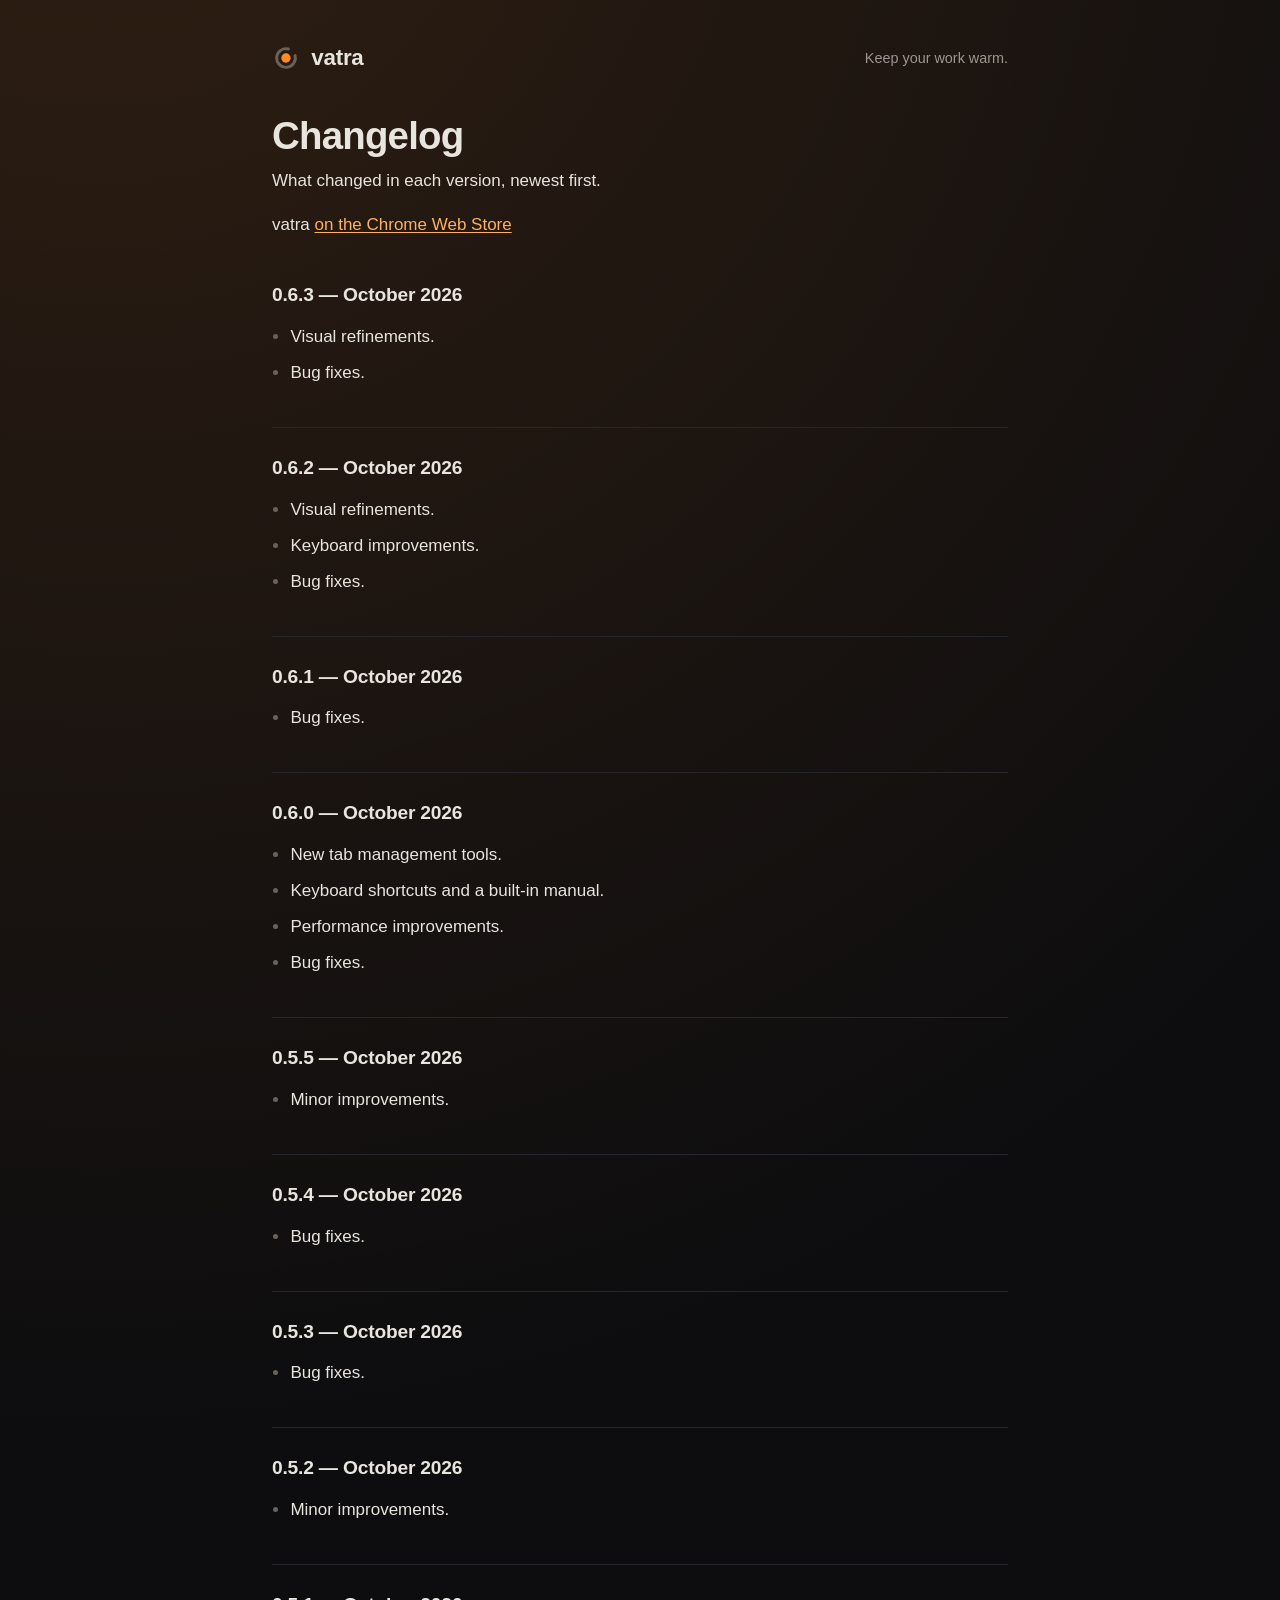
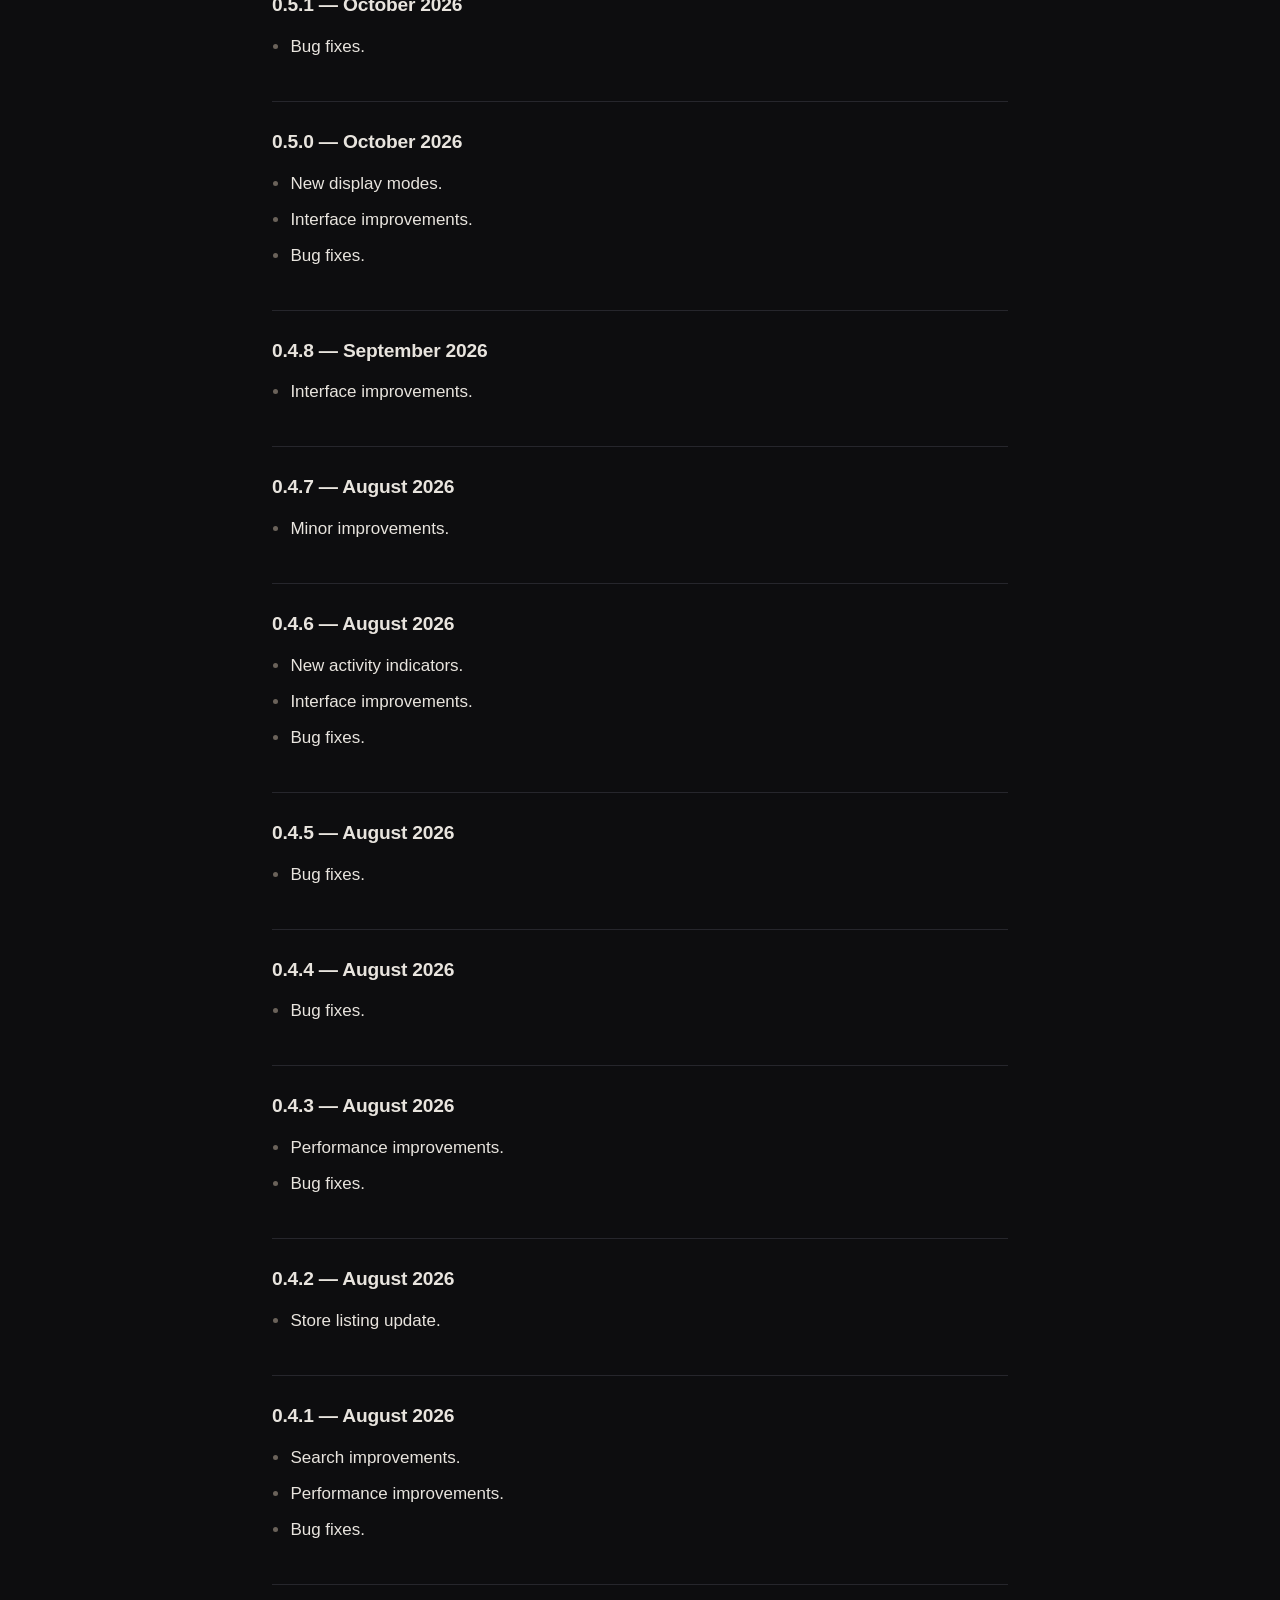
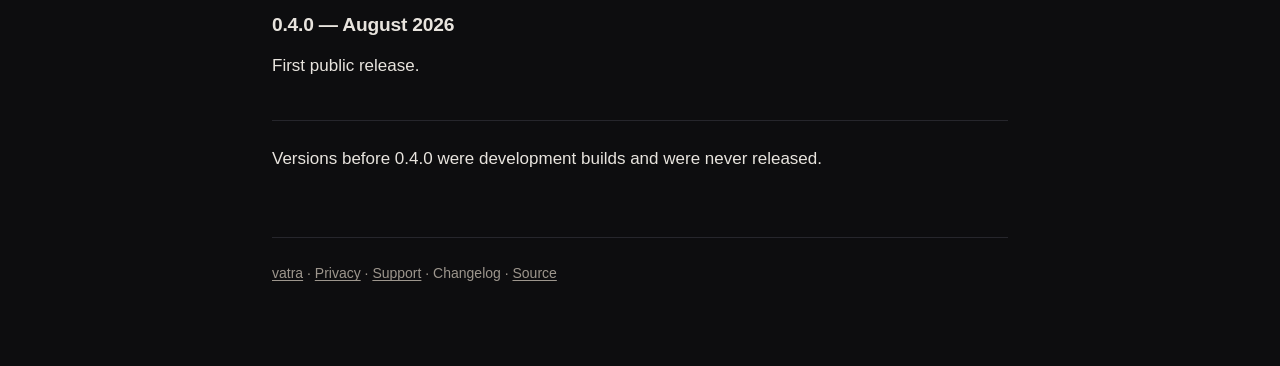
==== commit 2572817a: "Changelog 0.6.3; structured data at 0.6.3" ====
--- a/changelog.html
+++ b/changelog.html
@@ -38,6 +38,8 @@
     <h1>Changelog</h1>
     <p>What changed in each version, newest first.</p>
     <p>vatra <a href="https://chromewebstore.google.com/detail/lcnmjfcejdglgmppnhhfmgkakjbeljdh?utm_source=vatra-site&amp;utm_medium=website&amp;utm_campaign=changelog">on the Chrome Web Store</a></p>
+    <h2>0.6.3 — October 2026</h2>
+    <ul><li>Visual refinements.</li><li>Bug fixes.</li></ul>
     <h2>0.6.2 — October 2026</h2>
     <ul><li>Visual refinements.</li><li>Keyboard improvements.</li><li>Bug fixes.</li></ul>
     <h2>0.6.1 — October 2026</h2>
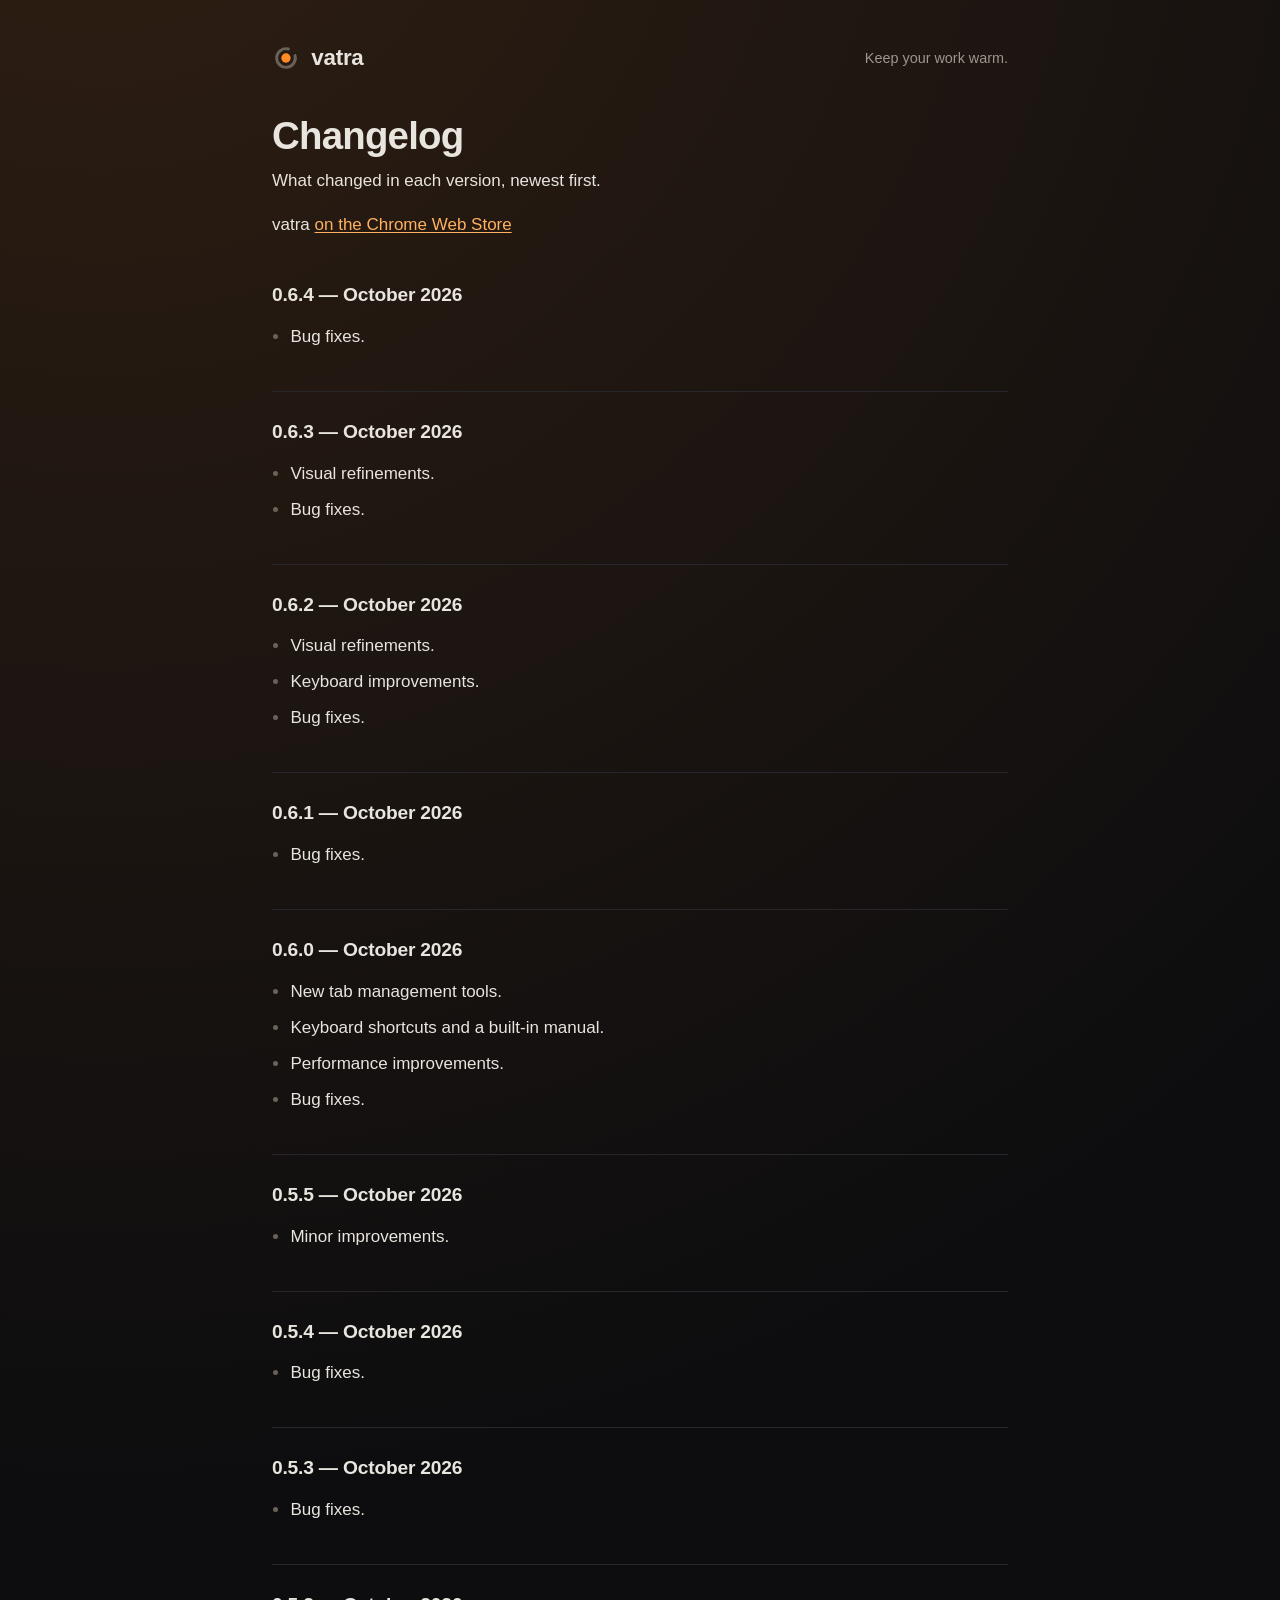
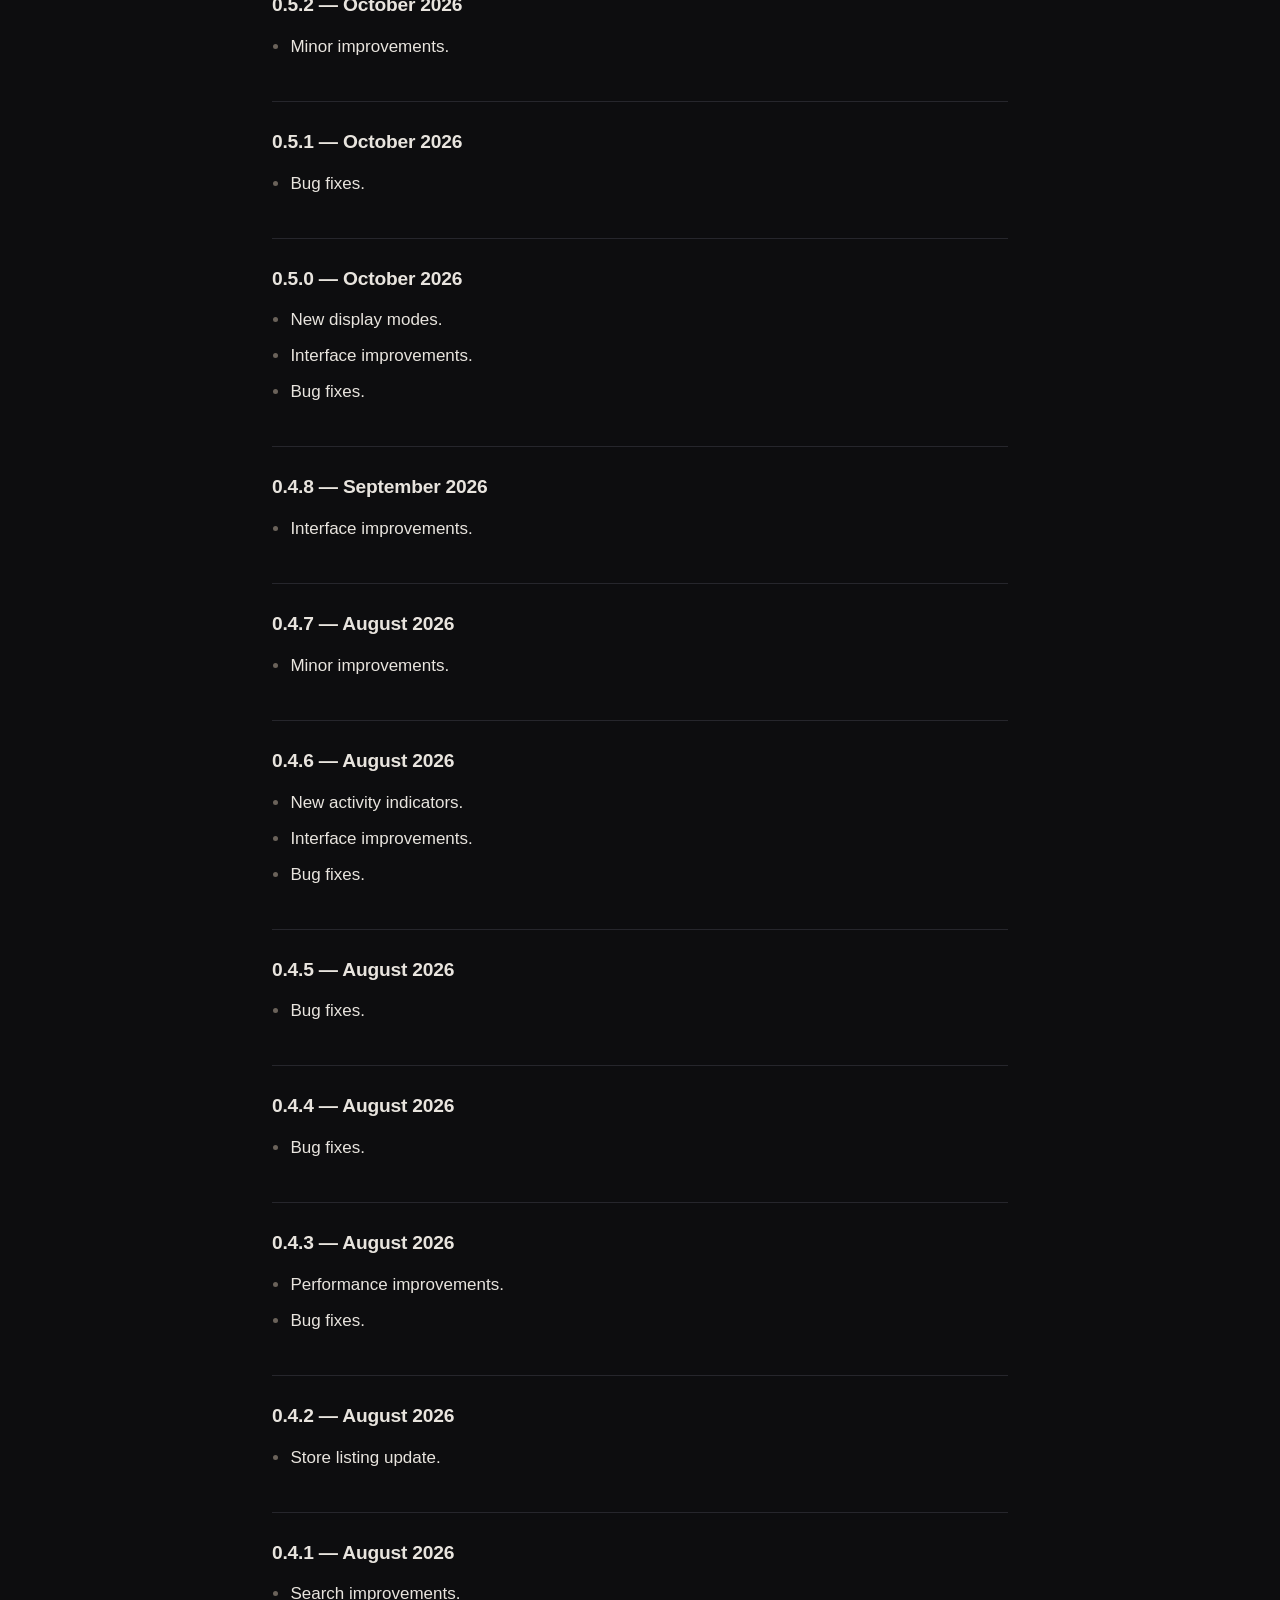
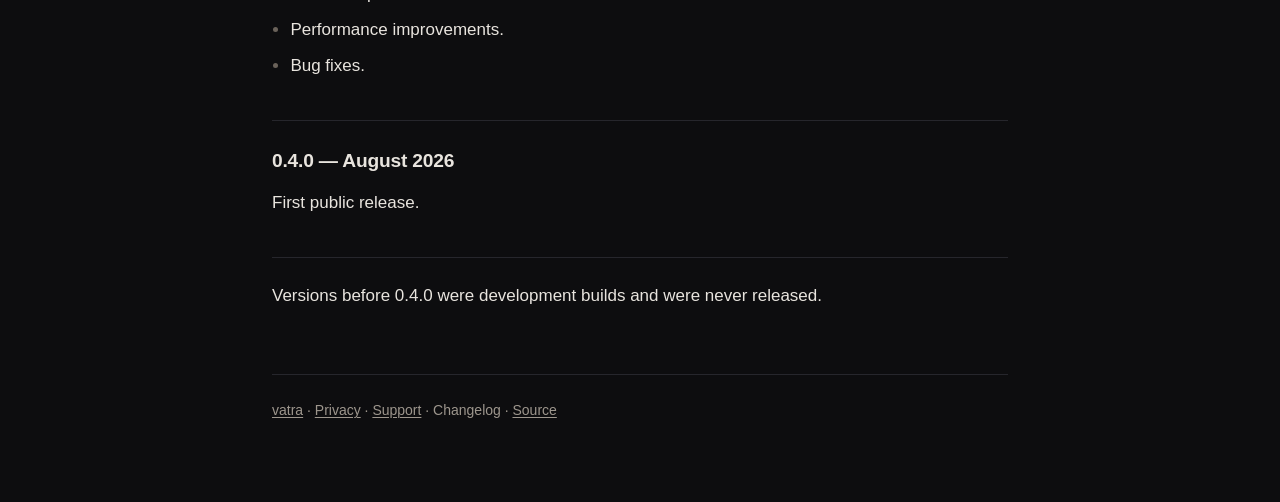
==== commit 8ca46f82: "Changelog 0.6.4; structured data at 0.6.4" ====
--- a/changelog.html
+++ b/changelog.html
@@ -38,6 +38,8 @@
     <h1>Changelog</h1>
     <p>What changed in each version, newest first.</p>
     <p>vatra <a href="https://chromewebstore.google.com/detail/lcnmjfcejdglgmppnhhfmgkakjbeljdh?utm_source=vatra-site&amp;utm_medium=website&amp;utm_campaign=changelog">on the Chrome Web Store</a></p>
+    <h2>0.6.4 — October 2026</h2>
+    <ul><li>Bug fixes.</li></ul>
     <h2>0.6.3 — October 2026</h2>
     <ul><li>Visual refinements.</li><li>Bug fixes.</li></ul>
     <h2>0.6.2 — October 2026</h2>
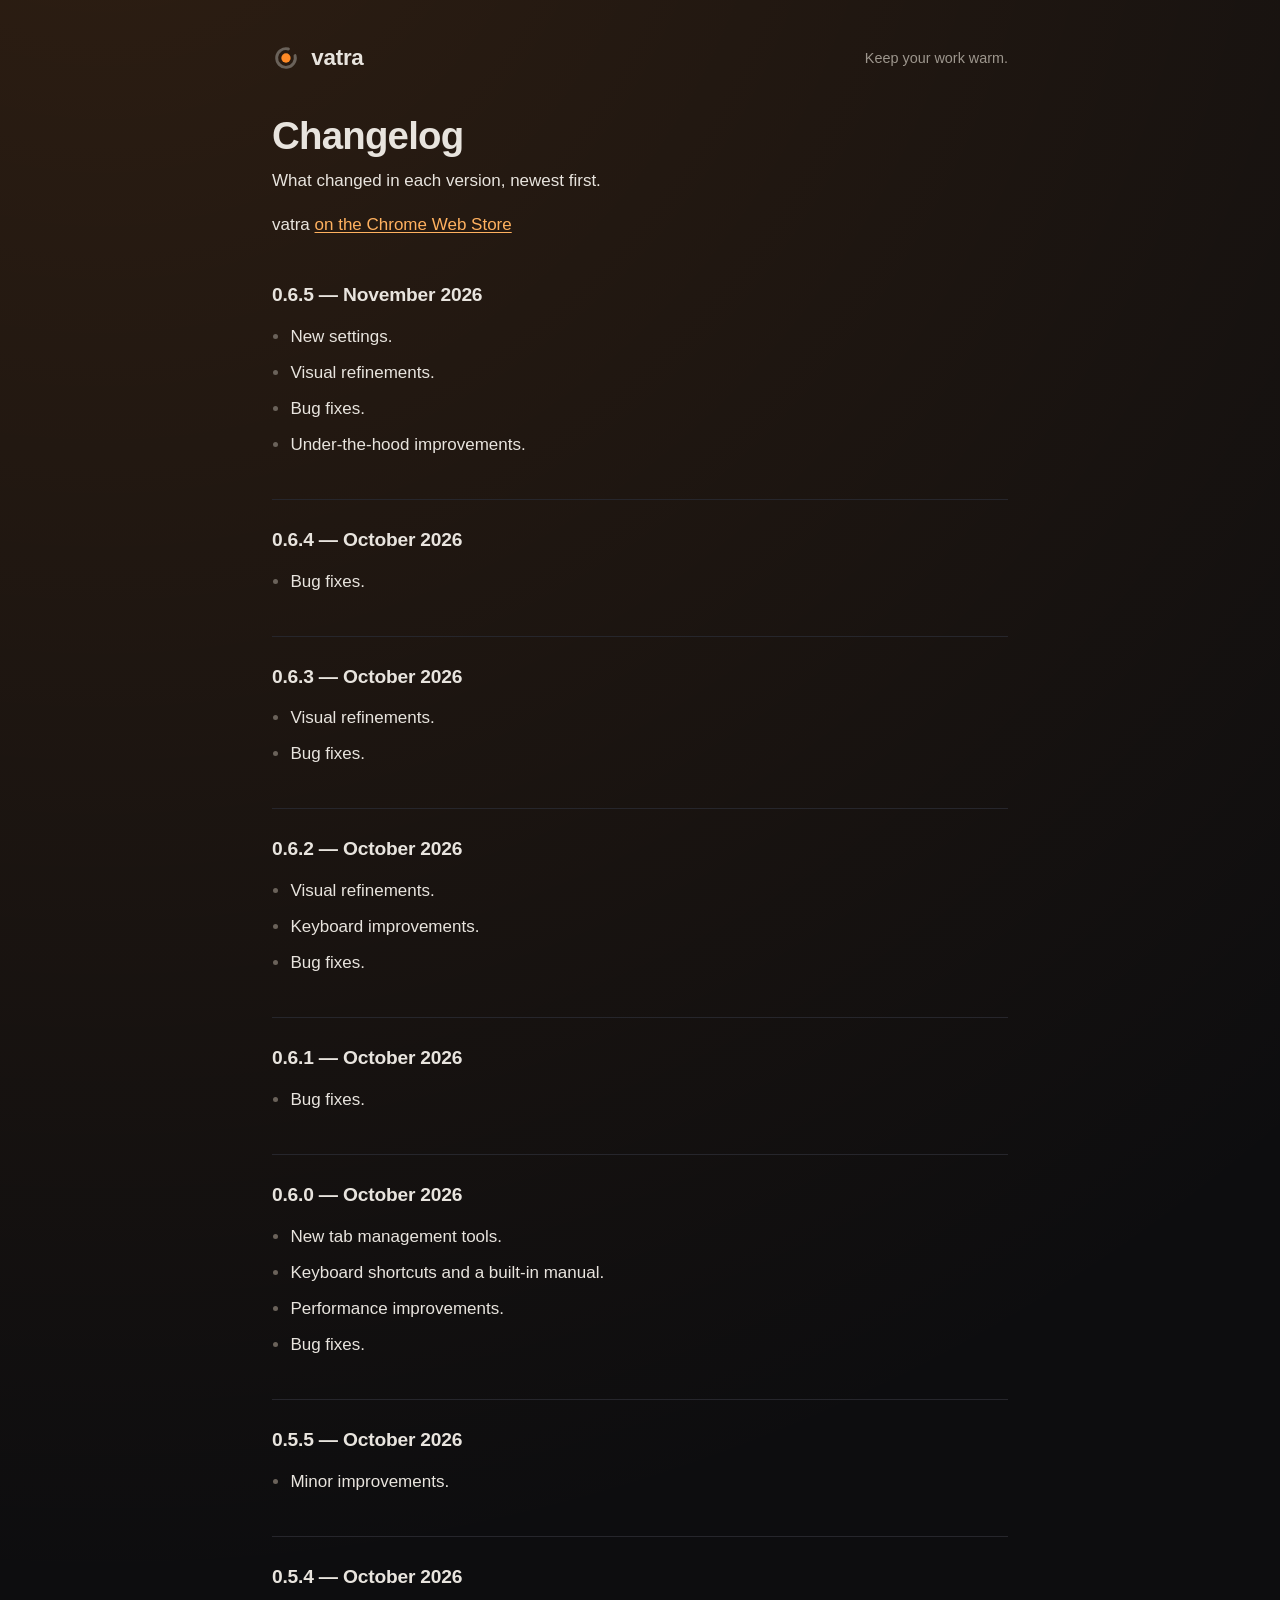
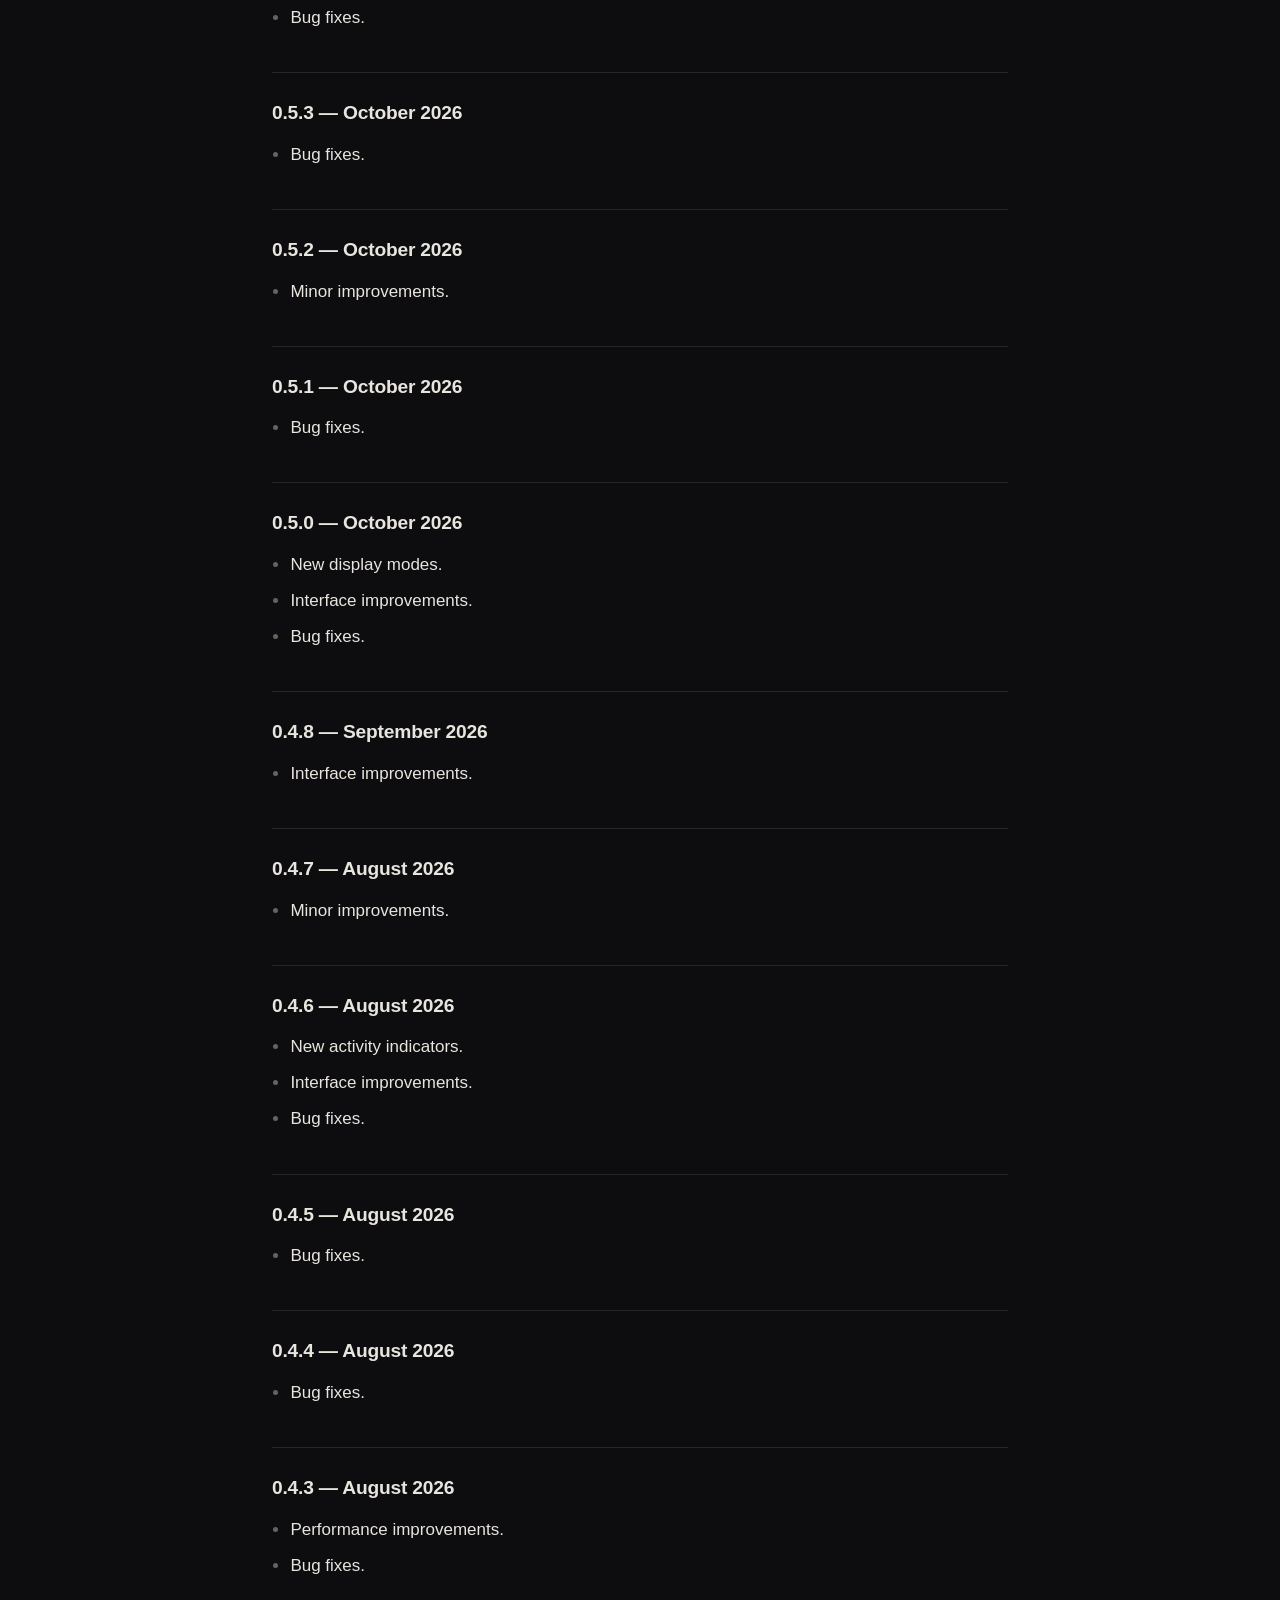
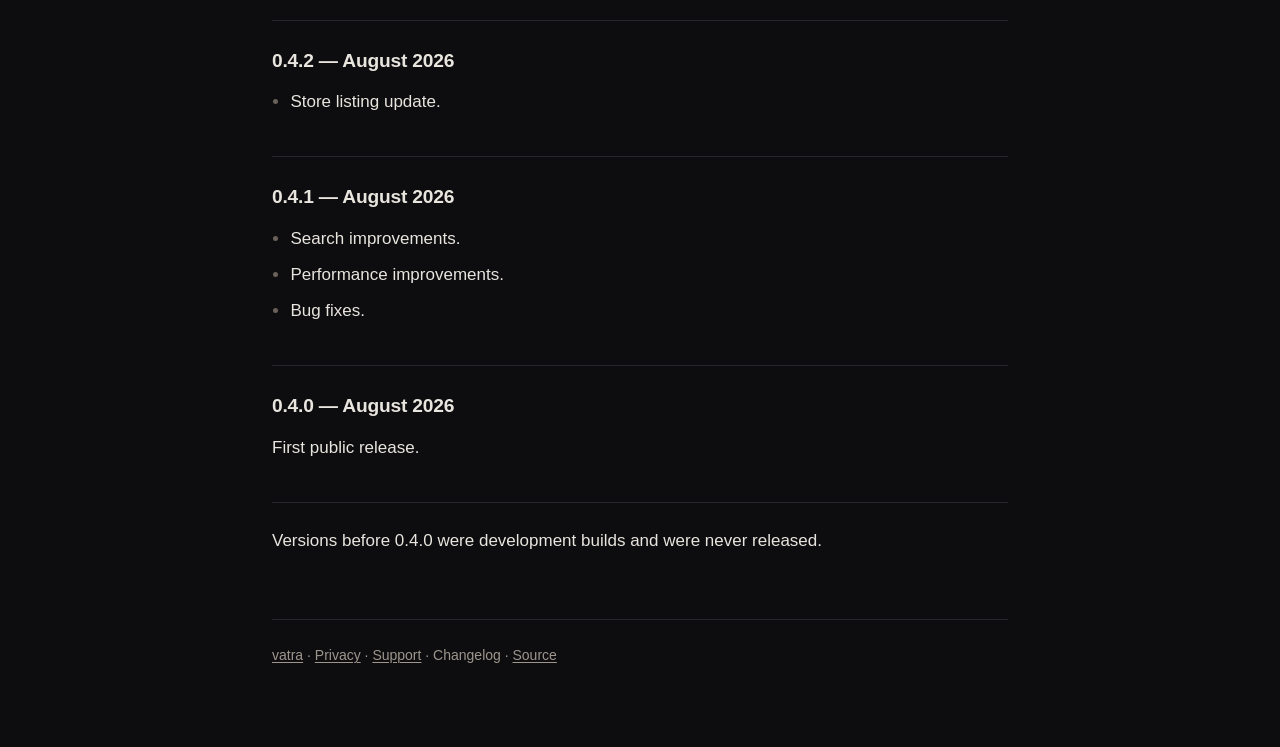
==== commit 5e3e9f90: "Changelog 0.6.5; structured data at 0.6.5; screenshots re-shot" ====
--- a/changelog.html
+++ b/changelog.html
@@ -38,6 +38,8 @@
     <h1>Changelog</h1>
     <p>What changed in each version, newest first.</p>
     <p>vatra <a href="https://chromewebstore.google.com/detail/lcnmjfcejdglgmppnhhfmgkakjbeljdh?utm_source=vatra-site&amp;utm_medium=website&amp;utm_campaign=changelog">on the Chrome Web Store</a></p>
+    <h2>0.6.5 — November 2026</h2>
+    <ul><li>New settings.</li><li>Visual refinements.</li><li>Bug fixes.</li><li>Under-the-hood improvements.</li></ul>
     <h2>0.6.4 — October 2026</h2>
     <ul><li>Bug fixes.</li></ul>
     <h2>0.6.3 — October 2026</h2>
